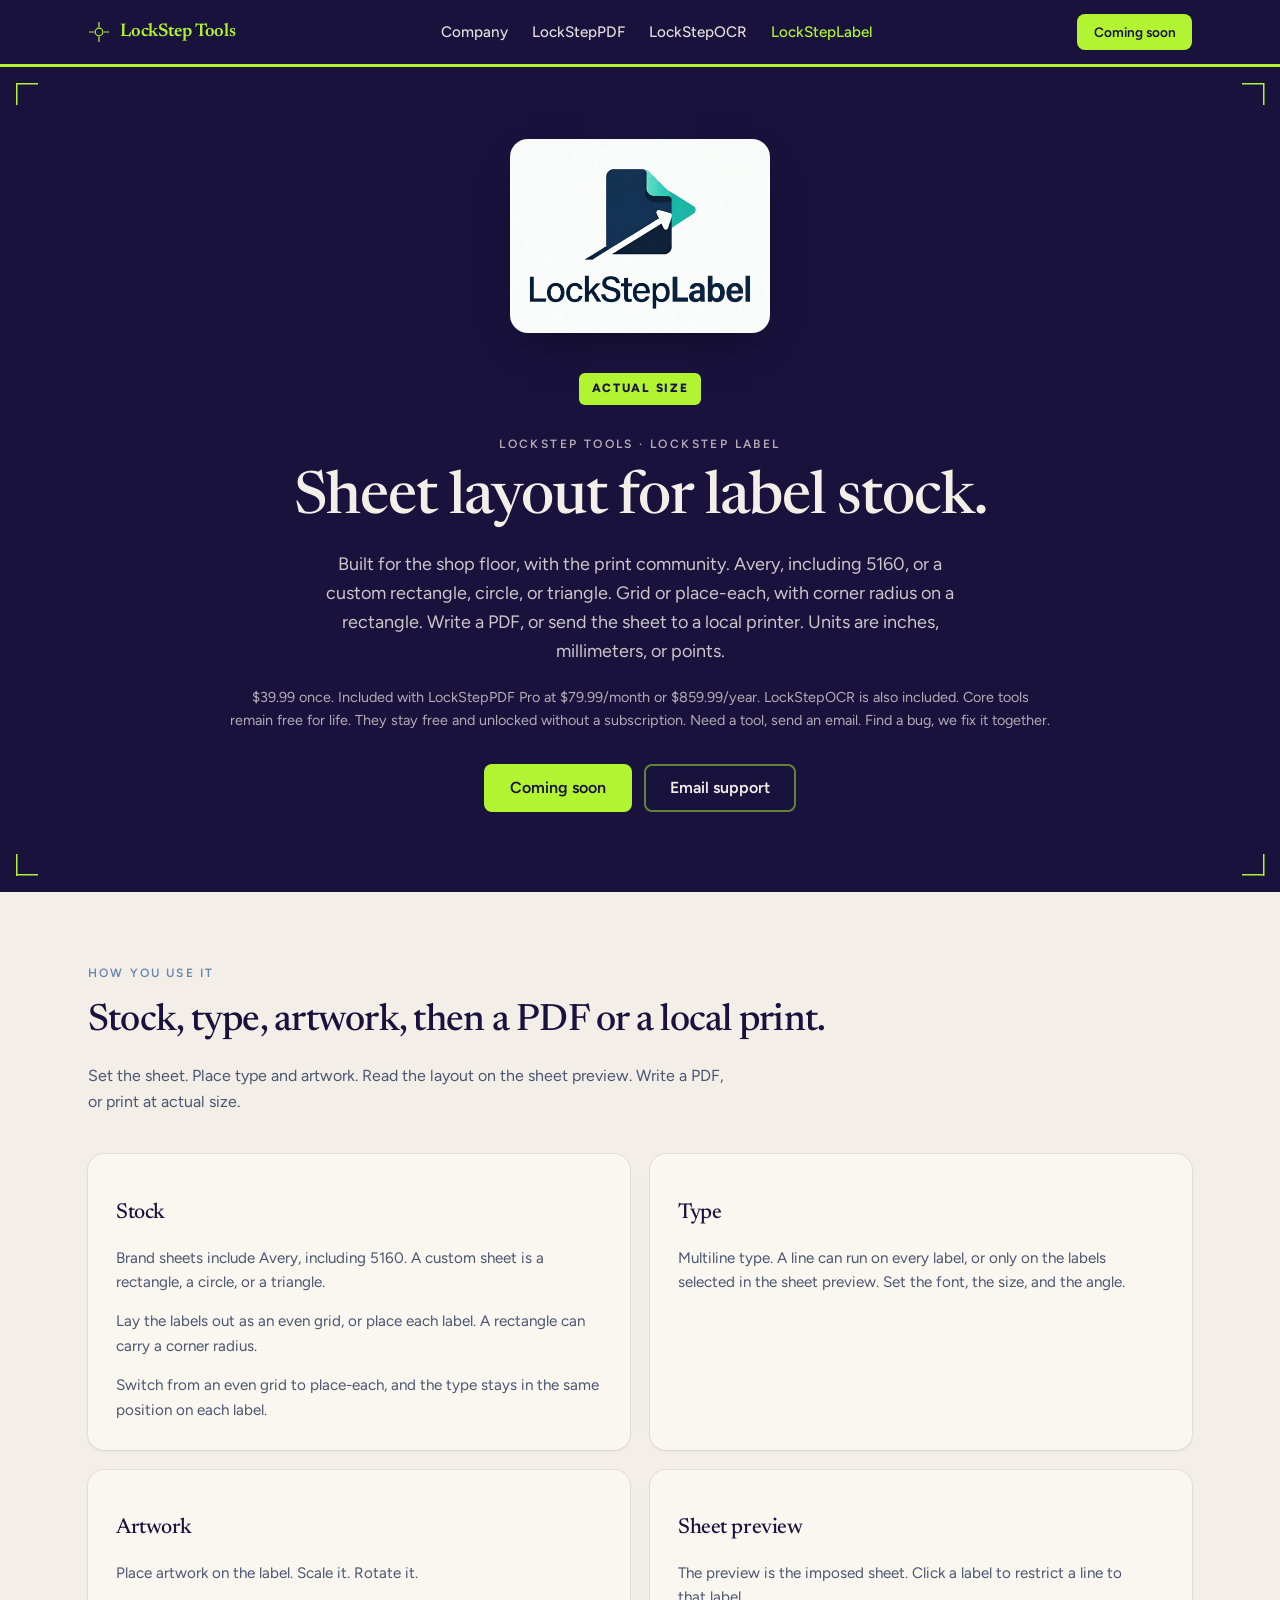
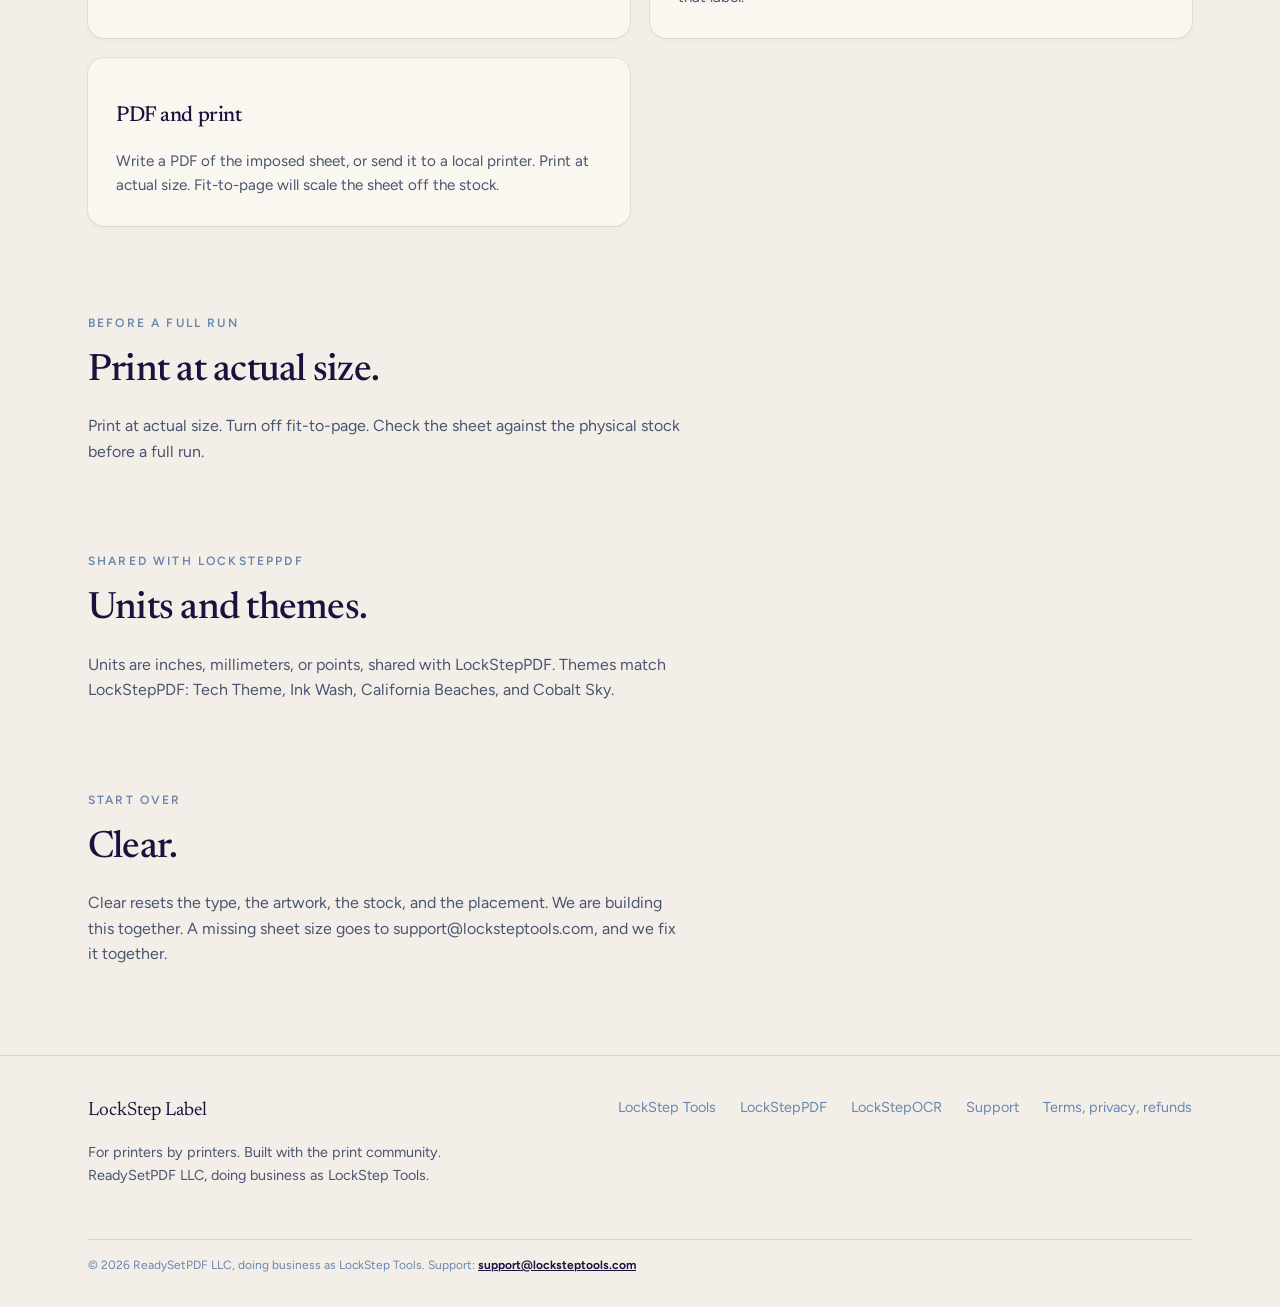
==== label/index.html @ 249b7ba4 "10.25.26 updates" ====
<!DOCTYPE html>
<html lang="en">
<head>
    <meta charset="UTF-8">
    <meta name="viewport" content="width=device-width, initial-scale=1.0">
    <title>LockStep Label — Sheet layout for label stock</title>
    <meta name="description" content="Avery, including 5160, or a custom rectangle, circle, or triangle. Grid or place-each, corner radius, PDF or a local printer at actual size. Units in inches, millimeters, or points.">
    <meta name="author" content="LockStep Tools">
    <meta name="robots" content="index, follow">
    <meta name="theme-color" content="#19123D">
    <link rel="canonical" href="https://locksteptools.com/label/">
    <link rel="icon" type="image/svg+xml" href="../favicon.svg">
    <link rel="preconnect" href="https://fonts.googleapis.com">
    <link rel="preconnect" href="https://fonts.gstatic.com" crossorigin>
    <link rel="stylesheet" href="https://fonts.googleapis.com/css2?family=Figtree:ital,wght@0,400;0,500;0,600;0,700;1,400&family=Newsreader:opsz,wght@6..72,400;6..72,500;6..72,600&display=swap">
    <link rel="stylesheet" href="../assets/css/style.css">
    <link rel="stylesheet" href="label.css">
    <meta property="og:title" content="LockStep Label — Sheet layout for label stock">
    <meta property="og:description" content="Avery, including 5160, or a custom rectangle, circle, or triangle. Grid or place-each. PDF or a local printer at actual size.">
    <meta property="og:url" content="https://locksteptools.com/label/">
    <meta property="og:type" content="website">
    <meta property="og:site_name" content="LockStep Tools">
    <script async src="https://www.googletagmanager.com/gtag/js?id=G-9R888JBBB0"></script>
    <script>
      window.dataLayer = window.dataLayer || [];
      function gtag(){dataLayer.push(arguments);}
      gtag('js', new Date());
      gtag('config', 'G-9R888JBBB0');
    </script>
</head>
<body>
<a class="skip" href="#status">Skip to content</a>

<header class="site-header">
    <div class="inner">
        <a class="brand" href="../">
            <svg width="22" height="22" viewBox="0 0 32 32" aria-hidden="true">
                <circle cx="16" cy="16" r="5.5" fill="none" stroke="currentColor" stroke-width="1.75"/>
                <path d="M16 1.5v7.5M16 23v7.5M1.5 16h7.5M23 16h7.5" stroke="currentColor" stroke-width="1.75"/>
            </svg>
            LockStep Tools
        </a>
        <nav class="nav-links" aria-label="Primary">
            <a href="../">Company</a>
            <a href="../pdf/">LockStepPDF</a>
            <a href="../ocr/">LockStepOCR</a>
            <a href="#status" aria-current="page">LockStepLabel</a>
        </nav>
        <div>
            <button type="button" class="btn btn-lime btn-sm desk-download" disabled aria-disabled="true">Coming soon</button>
            <button class="menu-btn" type="button" aria-label="Open menu" aria-expanded="false" onclick="openDrawer()">
                <svg width="20" height="20" viewBox="0 0 24 24" fill="none" stroke="currentColor" stroke-width="2"><path d="M4 6h16M4 12h16M4 18h16"/></svg>
            </button>
        </div>
    </div>
</header>

<div class="drawer" id="drawer">
    <div class="drawer-bg" onclick="closeDrawer()"></div>
    <div class="drawer-panel">
        <h2>LockStepLabel</h2>
        <nav>
            <a href="../" onclick="closeDrawer()">Company</a>
            <a href="../pdf/" onclick="closeDrawer()">LockStepPDF</a>
            <a href="../ocr/" onclick="closeDrawer()">LockStepOCR</a>
            <a href="#status" onclick="closeDrawer()">LockStep Label</a>
            <button type="button" class="btn btn-lime" style="margin-top:1rem;" disabled aria-disabled="true">Coming soon</button>
        </nav>
    </div>
</div>

<main>
    <section class="hero">
        <div class="crop-frame">
            <div class="hero-inner">
                <div class="brand-lockup">
                    <img src="../assets/img/locksteplabel-logo.jpg" alt="LockStepLabel" width="260">
                </div>
                <p class="hook">Actual size</p>
                <p class="eyebrow" style="margin-top:1.15rem;">LockStep Tools · LockStep Label</p>
                <h1>Sheet layout for label stock.</h1>
                <p class="lede">Built for the shop floor, with the print community. Avery, including 5160, or a custom rectangle, circle, or triangle. Grid or place-each, with corner radius on a rectangle. Write a PDF, or send the sheet to a local printer. Units are inches, millimeters, or points.</p>
                <p class="meta-line">$39.99 once. Included with LockStepPDF Pro at $79.99/month or $859.99/year. LockStepOCR is also included. Core tools remain free for life. They stay free and unlocked without a subscription. Need a tool, send an email. Find a bug, we fix it together.</p>
                <div class="cta-row">
                    <button type="button" class="btn btn-lime btn-lg" disabled aria-disabled="true">Coming soon</button>
                    <a class="btn btn-inverse btn-lg" href="mailto:support@locksteptools.com?subject=LockStep%20Label">Email support</a>
                </div>
            </div>
        </div>
    </section>

    <section class="section" id="status">
        <div class="wrap">
            <p class="kicker">How you use it</p>
            <h2>Stock, type, artwork, then a PDF or a local print.</h2>
            <p class="sub">Set the sheet. Place type and artwork. Read the layout on the sheet preview. Write a PDF, or print at actual size.</p>
            <ul class="grid-2" style="list-style:none;padding:0;">
                <li class="card">
                    <h3>Stock</h3>
                    <p>Brand sheets include Avery, including 5160. A custom sheet is a rectangle, a circle, or a triangle.</p>
                    <p>Lay the labels out as an even grid, or place each label. A rectangle can carry a corner radius.</p>
                    <p>Switch from an even grid to place-each, and the type stays in the same position on each label.</p>
                </li>
                <li class="card">
                    <h3>Type</h3>
                    <p>Multiline type. A line can run on every label, or only on the labels selected in the sheet preview. Set the font, the size, and the angle.</p>
                </li>
                <li class="card">
                    <h3>Artwork</h3>
                    <p>Place artwork on the label. Scale it. Rotate it.</p>
                </li>
                <li class="card">
                    <h3>Sheet preview</h3>
                    <p>The preview is the imposed sheet. Click a label to restrict a line to that label.</p>
                </li>
                <li class="card">
                    <h3>PDF and print</h3>
                    <p>Write a PDF of the imposed sheet, or send it to a local printer. Print at actual size. Fit-to-page will scale the sheet off the stock.</p>
                </li>
            </ul>
        </div>
    </section>

    <section class="section section-tight">
        <div class="wrap">
            <p class="kicker">Before a full run</p>
            <h2>Print at actual size.</h2>
            <p class="sub">Print at actual size. Turn off fit-to-page. Check the sheet against the physical stock before a full run.</p>
        </div>
    </section>

    <section class="section section-tight">
        <div class="wrap">
            <p class="kicker">Shared with LockStepPDF</p>
            <h2>Units and themes.</h2>
            <p class="sub">Units are inches, millimeters, or points, shared with LockStepPDF. Themes match LockStepPDF: Tech Theme, Ink Wash, California Beaches, and Cobalt Sky.</p>
        </div>
    </section>

    <section class="section section-tight">
        <div class="wrap">
            <p class="kicker">Start over</p>
            <h2>Clear.</h2>
            <p class="sub">Clear resets the type, the artwork, the stock, and the placement. We are building this together. A missing sheet size goes to support@locksteptools.com, and we fix it together.</p>
        </div>
    </section>

</main>

<footer>
    <div class="wrap">
        <div class="foot-top">
            <div>
                <p style="font-family:var(--font-display);font-size:1.2rem;margin:0;">LockStep Label</p>
                <p style="color:var(--muted);font-size:0.9rem;max-width:26rem;margin-bottom:0;">For printers by printers. Built with the print community. ReadySetPDF LLC, doing business as LockStep Tools.</p>
            </div>
            <nav class="foot-nav" aria-label="Footer">
                <a href="../">LockStep Tools</a>
                <a href="../pdf/">LockStepPDF</a>
                <a href="../ocr/">LockStepOCR</a>
                <a href="mailto:support@locksteptools.com">Support</a>
                <a href="../legal/">Terms, privacy, refunds</a>
            </nav>
        </div>
        <p class="foot-copy">© 2026 ReadySetPDF LLC, doing business as LockStep Tools. Support: <a href="mailto:support@locksteptools.com">support@locksteptools.com</a></p>
    </div>
</footer>
<script src="../assets/js/site.js"></script>
</body>
</html>
---- assets/css/style.css ----
/* LockStep Tools — shared theme
   Navy, lime, cream. Crop marks. Figtree + Newsreader. */

:root {
    --navy: #19123D;
    --navy-2: #241b52;
    --lime: #B2F332;
    --cream: #F3EEE8;
    --steel: #6787AF;
    --mint: #BADDCF;
    --pale: #E8F3DA;
    --paper: #FAF6F0;
    --muted: #4A5670;
    --border: #D9D1C6;
    --font-sans: "Figtree", ui-sans-serif, system-ui, sans-serif;
    --font-display: "Newsreader", "Iowan Old Style", Palatino, Georgia, serif;
    --shadow: 0 0 0 1px rgb(25 18 61 / 0.06), 0 1px 2px -1px rgb(25 18 61 / 0.06), 0 2px 4px rgb(25 18 61 / 0.04);
    --shadow-hover: 0 0 0 1px rgb(25 18 61 / 0.1), 0 8px 24px -8px rgb(25 18 61 / 0.16);
    --ease: cubic-bezier(0.22, 1, 0.36, 1);
}

* { box-sizing: border-box; }

html {
    -webkit-font-smoothing: antialiased;
    scroll-behavior: smooth;
}

body {
    margin: 0;
    background: var(--cream);
    color: var(--navy);
    font-family: var(--font-sans);
    line-height: 1.6;
}

h1, h2, h3, h4 {
    font-family: var(--font-display);
    text-wrap: balance;
    font-weight: 500;
    letter-spacing: -0.02em;
}

p, li { text-wrap: pretty; }

a { color: inherit; }

img { max-width: 100%; height: auto; display: block; }

button, summary { font-family: inherit; cursor: pointer; }

:focus-visible {
    outline: 2px solid var(--lime);
    outline-offset: 3px;
}

.skip {
    position: absolute;
    left: -999px;
    top: 0;
}

.skip:focus {
    left: 1rem;
    top: 1rem;
    z-index: 80;
    background: var(--lime);
    color: var(--navy);
    padding: 0.5rem 0.75rem;
    border-radius: 6px;
    font-weight: 600;
}

.wrap {
    max-width: 1152px;
    margin: 0 auto;
    padding: 0 1.5rem;
}

.sr-only {
    position: absolute;
    width: 1px;
    height: 1px;
    padding: 0;
    margin: -1px;
    overflow: hidden;
    clip: rect(0, 0, 0, 0);
    white-space: nowrap;
    border: 0;
}

/* Header */

.site-header {
    position: sticky;
    top: 0;
    z-index: 40;
    background: var(--navy);
    color: var(--cream);
    border-bottom: 3px solid var(--lime);
}

.site-header .inner {
    max-width: 1152px;
    margin: 0 auto;
    height: 64px;
    padding: 0 1.5rem;
    display: flex;
    align-items: center;
    justify-content: space-between;
    gap: 1rem;
}

.brand {
    display: inline-flex;
    align-items: center;
    gap: 0.65rem;
    color: var(--lime);
    font-family: var(--font-display);
    font-size: 1.15rem;
    font-weight: 600;
    text-decoration: none;
    letter-spacing: -0.02em;
}

.brand svg { display: block; flex: 0 0 auto; }

.nav-links {
    display: flex;
    gap: 1.5rem;
    font-size: 0.95rem;
    font-weight: 500;
}

.nav-links a {
    color: rgba(243, 238, 232, 0.92);
    text-decoration: none;
}

.nav-links a:hover,
.nav-links a[aria-current="page"] { color: var(--lime); }

.menu-btn {
    display: none;
    width: 44px;
    height: 44px;
    border-radius: 8px;
    border: 2px solid rgba(178, 243, 50, 0.5);
    background: transparent;
    color: var(--cream);
    align-items: center;
    justify-content: center;
}

.drawer { display: none; position: fixed; inset: 0; z-index: 50; }
.drawer.open { display: block; }
.drawer-bg { position: absolute; inset: 0; background: rgba(25, 18, 61, 0.7); }

.drawer-panel {
    position: absolute;
    top: 0;
    right: 0;
    bottom: 0;
    width: min(20rem, 88vw);
    background: var(--navy);
    color: var(--cream);
    padding: 1.5rem;
}

.drawer-panel h2 { color: var(--lime); margin: 0 0 1.5rem; }

.drawer-panel nav { display: flex; flex-direction: column; gap: 0.25rem; }

.drawer-panel a {
    color: var(--cream);
    text-decoration: none;
    padding: 0.75rem;
    border-radius: 8px;
}

.drawer-panel a:hover,
.drawer-panel a[aria-current="page"] {
    background: rgba(243, 238, 232, 0.08);
    color: var(--lime);
}

/* Buttons and badges */

.btn {
    display: inline-flex;
    align-items: center;
    justify-content: center;
    gap: 0.5rem;
    height: 44px;
    padding: 0 1.15rem;
    border-radius: 8px;
    font-weight: 600;
    font-size: 0.95rem;
    text-decoration: none;
    border: 2px solid transparent;
    transition: background 0.15s var(--ease), color 0.15s var(--ease), border-color 0.15s var(--ease), transform 0.15s var(--ease);
}

.btn:active { transform: scale(0.96); }
.btn-lime { background: var(--lime); color: var(--navy); }
.btn-lime:hover { filter: brightness(0.96); }
.btn-navy { background: var(--navy); color: var(--cream); border-color: rgba(178, 243, 50, 0.4); }
.btn-navy:hover { background: var(--navy-2); }
.btn-outline { background: transparent; color: var(--navy); border-color: var(--border); }
.btn-outline:hover { background: #E7E0D6; }
.btn-inverse { background: transparent; color: var(--cream); border-color: rgba(178, 243, 50, 0.5); }
.btn-inverse:hover { background: var(--lime); color: var(--navy); }
.btn-lg { height: 48px; padding: 0 1.5rem; font-size: 1rem; }
.btn-sm { height: 36px; padding: 0 0.9rem; font-size: 0.85rem; }
.btn-soon,
.btn-soon:hover,
.btn-soon:active {
    background: #C8C2B8;
    color: #5C564E;
    border-color: #C8C2B8;
    cursor: not-allowed;
    pointer-events: none;
    filter: none;
    transform: none;
}

button.btn {
    appearance: none;
    line-height: 1.2;
}

button.btn:disabled,
button.btn[aria-disabled="true"] {
    opacity: 1;
    cursor: not-allowed;
}

button.btn.btn-lime:disabled,
button.btn.btn-lime[aria-disabled="true"] {
    background: var(--lime);
    color: var(--navy);
    filter: none;
}

.badge {
    display: inline-flex;
    align-items: center;
    border-radius: 999px;
    padding: 0.15rem 0.65rem;
    font-size: 0.72rem;
    font-weight: 700;
    background: var(--mint);
    color: var(--navy);
    white-space: nowrap;
}

.badge-navy { background: var(--navy); color: var(--lime); }
.badge-outline { background: transparent; border: 1px solid var(--border); color: var(--muted); }
.badge-lime { background: var(--lime); color: var(--navy); }

/* Hero */

.hero { background: var(--navy); color: var(--cream); }

.crop-frame {
    padding: 4.5rem 1.5rem 5rem;
    background-image:
        linear-gradient(var(--lime), var(--lime)), linear-gradient(var(--lime), var(--lime)),
        linear-gradient(var(--lime), var(--lime)), linear-gradient(var(--lime), var(--lime)),
        linear-gradient(var(--lime), var(--lime)), linear-gradient(var(--lime), var(--lime)),
        linear-gradient(var(--lime), var(--lime)), linear-gradient(var(--lime), var(--lime));
    background-repeat: no-repeat;
    background-size: 22px 1.5px, 1.5px 22px, 22px 1.5px, 1.5px 22px, 22px 1.5px, 1.5px 22px, 22px 1.5px, 1.5px 22px;
    background-position:
        left 16px top 16px, left 16px top 16px,
        right 16px top 16px, right 16px top 16px,
        left 16px bottom 16px, left 16px bottom 16px,
        right 16px bottom 16px, right 16px bottom 16px;
}

.hero-inner { max-width: 820px; margin: 0 auto; text-align: center; }
.hero-inner.left { text-align: left; margin: 0; max-width: 40rem; }

.brand-lockup {
    display: flex;
    justify-content: center;
    margin: 0 auto 1.75rem;
}

.brand-lockup img {
    width: 260px;
    max-width: min(260px, 78vw);
    height: auto;
    background: #fff;
    border-radius: 18px;
    box-shadow: 0 16px 40px -18px rgb(0 0 0 / 0.55);
}

.hook {
    display: inline-block;
    background: var(--lime);
    color: var(--navy);
    padding: 0.4rem 0.8rem;
    border-radius: 6px;
    font-size: 0.75rem;
    font-weight: 800;
    letter-spacing: 0.14em;
    text-transform: uppercase;
}

.eyebrow {
    font-size: 0.75rem;
    font-weight: 600;
    letter-spacing: 0.2em;
    text-transform: uppercase;
    color: rgba(243, 238, 232, 0.7);
    margin: 0 0 0.75rem;
}

.hero h1 {
    font-size: clamp(2.15rem, 5vw, 3.7rem);
    line-height: 1.08;
    margin: 0.85rem 0 0;
    color: var(--cream);
}

.lede {
    font-size: 1.125rem;
    color: rgba(243, 238, 232, 0.82);
    max-width: 40rem;
    margin: 1.15rem auto 0;
}

.hero-inner.left .lede { margin-left: 0; }

.cta-row {
    display: flex;
    flex-wrap: wrap;
    justify-content: center;
    gap: 0.75rem;
    margin-top: 2rem;
}

.hero-inner.left .cta-row { justify-content: flex-start; }

.meta-line {
    margin-top: 1.25rem;
    font-size: 0.9rem;
    color: rgba(243, 238, 232, 0.7);
}

.meta-line a { color: var(--lime); font-weight: 600; text-decoration: none; }
.meta-line a:hover { text-decoration: underline; }

/* Sections */

.section { padding: 4.5rem 0; }
.section-tight { padding-top: 0; }

.kicker {
    font-size: 0.75rem;
    font-weight: 600;
    letter-spacing: 0.18em;
    text-transform: uppercase;
    color: var(--steel);
    margin: 0 0 0.5rem;
}

h2 { font-size: clamp(1.75rem, 3vw, 2.35rem); margin: 0; }

.sub { color: var(--muted); max-width: 40rem; margin-top: 0.75rem; }

.reading { background: var(--paper); }
.reading-wrap { max-width: 44rem; }
.reading h2 { font-size: clamp(2rem, 4vw, 2.75rem); }
.reading h3 {
    font-size: clamp(1.45rem, 2.4vw, 1.85rem);
    margin: 2.6rem 0 0;
}
.reading p { font-size: 1.05rem; margin: 0.85rem 0 0; }
.reading .sub { font-size: 1.08rem; max-width: none; color: var(--muted); }
.reading a { color: var(--navy); font-weight: 650; }

.grid-2 {
    display: grid;
    gap: 1.25rem;
    grid-template-columns: 1fr 1fr;
    margin-top: 2.5rem;
}

.grid-3 {
    display: grid;
    gap: 1.25rem;
    grid-template-columns: repeat(3, 1fr);
    margin-top: 2.5rem;
}

.card {
    background: var(--paper);
    border-radius: 16px;
    padding: 1.75rem;
    box-shadow: var(--shadow);
}

.card h3 { margin: 0.85rem 0 0; font-size: 1.35rem; }
.card p { color: var(--muted); font-size: 0.95rem; }
.card p:last-child { margin-bottom: 0; }

.row-between {
    display: flex;
    align-items: flex-start;
    justify-content: space-between;
    gap: 0.75rem;
}

.icon-box {
    width: 40px;
    height: 40px;
    border-radius: 8px;
    background: var(--pale);
    display: flex;
    align-items: center;
    justify-content: center;
    color: var(--navy);
    flex: 0 0 auto;
}

.icon-box svg { width: 20px; height: 20px; }

/* Company page */

.suite {
    display: grid;
    grid-template-columns: repeat(3, 1fr);
    gap: 1.25rem;
    margin-top: 2.5rem;
}

.ticket {
    background: var(--paper);
    border-radius: 16px;
    padding: 1.75rem 1.75rem 1.5rem;
    box-shadow: var(--shadow);
    display: flex;
    flex-direction: column;
    min-height: 100%;
    position: relative;
}

.ticket::before {
    content: "";
    position: absolute;
    left: 1.25rem;
    right: 1.25rem;
    top: 0;
    height: 4px;
    border-radius: 0 0 4px 4px;
    background: var(--lime);
}

.ticket.secondary::before { background: var(--steel); }
.ticket.pending::before { background: var(--border); }

.dev-note {
    margin: 1rem 0 0;
    padding: 0.85rem 1rem;
    background: var(--pale);
    border-left: 4px solid var(--navy);
    border-radius: 8px;
    color: var(--navy);
    font-size: 0.95rem;
}

.dev-note strong { font-weight: 700; }

.ticket h3 { margin: 0.75rem 0 0; font-size: 1.85rem; }

.ticket .role {
    margin: 0.35rem 0 0;
    color: var(--steel);
    font-size: 0.85rem;
    font-weight: 600;
    letter-spacing: 0.04em;
}

.ticket p { color: var(--muted); }

.ticket ul {
    margin: 0.25rem 0 0;
    padding: 0;
    list-style: none;
    display: flex;
    flex-wrap: wrap;
    gap: 0.4rem;
}

.ticket li {
    background: var(--pale);
    color: var(--navy);
    border-radius: 999px;
    padding: 0.15rem 0.65rem;
    font-size: 0.78rem;
    font-weight: 650;
}

.ticket .cta-row { margin-top: auto; padding-top: 1.25rem; justify-content: flex-start; }

.flow {
    list-style: none;
    padding: 0;
    margin: 2.5rem 0 0;
    display: grid;
    grid-template-columns: repeat(4, 1fr);
    gap: 1rem;
    counter-reset: step;
}

.flow li {
    background: var(--paper);
    border-radius: 16px;
    padding: 1.25rem 1.25rem 1.35rem;
    box-shadow: var(--shadow);
}

.flow li::before {
    counter-increment: step;
    content: counter(step, decimal-leading-zero);
    display: block;
    font-family: var(--font-display);
    font-size: 1.35rem;
    color: var(--steel);
    margin-bottom: 0.35rem;
}

.flow h3 { margin: 0; font-size: 1.2rem; }
.flow p { margin: 0.4rem 0 0; color: var(--muted); font-size: 0.92rem; }

.principles {
    display: grid;
    grid-template-columns: 1fr 1fr;
    gap: 1.25rem 2rem;
    margin-top: 2rem;
}

.principles h3 { margin: 0; font-size: 1.25rem; }
.principles p { margin: 0.35rem 0 0; color: var(--muted); }

.band {
    background: var(--navy);
    color: var(--cream);
}

.band h2 { color: var(--cream); }
.band .kicker { color: var(--lime); }
.band .sub { color: rgba(243, 238, 232, 0.75); }

.band-grid {
    display: grid;
    grid-template-columns: 1.2fr 0.8fr;
    gap: 2rem;
    align-items: end;
}

/* ROI, shots, FAQ, forms — product pages */

.roi {
    background: var(--pale);
    border-left: 4px solid var(--steel);
    border-radius: 16px;
    padding: 2rem;
}

.stats {
    display: grid;
    grid-template-columns: repeat(4, 1fr);
    gap: 1.5rem;
    margin-top: 2rem;
}

.stats dt { font-family: var(--font-display); font-size: 1.25rem; }
.stats dd { margin: 0.25rem 0 0; font-size: 0.9rem; color: var(--muted); }

.shots { background: var(--navy); color: var(--cream); padding: 4.5rem 0; }
.shots h2 { color: var(--lime); text-align: center; }
.shots .sub { margin: 0.75rem auto 0; text-align: center; color: rgba(243, 238, 232, 0.75); }
.shots figure { margin: 2.5rem 0 0; }
.shots img {
    width: 100%;
    border-radius: 10px;
    outline: 1px solid rgba(243, 238, 232, 0.15);
    outline-offset: -1px;
}
.shots figcaption {
    text-align: center;
    margin-top: 0.75rem;
    font-size: 0.9rem;
    color: rgba(243, 238, 232, 0.7);
}

.faq-list {
    margin-top: 2rem;
    border-top: 1px solid var(--border);
}

details { border-bottom: 1px solid var(--border); padding: 1rem 0; }

summary {
    list-style: none;
    font-family: var(--font-display);
    font-size: 1.1rem;
    display: flex;
    justify-content: space-between;
    gap: 1rem;
    align-items: center;
}

summary::-webkit-details-marker { display: none; }
summary::after { content: "+"; color: var(--steel); font-size: 1.25rem; line-height: 1; }
details[open] summary::after { content: "–"; }
details p { color: var(--muted); font-size: 0.95rem; margin: 0.75rem 0 0; }

.cta-box {
    background: var(--paper);
    border-radius: 16px;
    padding: 3rem 2rem;
    text-align: center;
    box-shadow: var(--shadow);
}

.cta-box .sub { margin-left: auto; margin-right: auto; }
.cta-box .cta-row { justify-content: center; }

.dl-form {
    display: flex;
    flex-wrap: wrap;
    justify-content: center;
    align-items: center;
    gap: 0.75rem;
    margin-top: 2rem;
}

.dl-form input[type="email"] {
    height: 48px;
    min-width: min(100%, 280px);
    flex: 1 1 220px;
    max-width: 360px;
    border-radius: 8px;
    border: 2px solid rgba(243, 238, 232, 0.35);
    background: rgba(243, 238, 232, 0.08);
    color: var(--cream);
    padding: 0 0.9rem;
    font: inherit;
}

.dl-form input[type="email"]::placeholder { color: rgba(243, 238, 232, 0.55); }
.dl-form.on-light { justify-content: center; }
.dl-form.on-light input[type="email"] { background: #fff; color: var(--navy); border-color: var(--border); }
.dl-form.on-light input[type="email"]::placeholder { color: var(--muted); }
.dl-form button:disabled { opacity: 0.7; cursor: wait; }

.dl-note {
    font-size: 0.88rem;
    margin: 0.35rem 0 0;
    width: 100%;
    color: var(--steel);
}

.text-link { color: var(--navy); font-weight: 650; }

/* Footer and modal */

footer { border-top: 1px solid var(--border); }

.foot-top {
    display: flex;
    justify-content: space-between;
    gap: 2rem;
    padding: 2.5rem 0;
}

.foot-nav {
    display: flex;
    flex-wrap: wrap;
    align-content: flex-start;
    gap: 0.5rem 1.5rem;
    font-size: 0.9rem;
}

.foot-nav a,
.foot-nav button {
    color: var(--steel);
    text-decoration: none;
    background: none;
    border: none;
    padding: 0;
    font-size: 0.9rem;
}

.foot-nav a:hover,
.foot-nav button:hover { color: var(--navy); }

.foot-copy {
    border-top: 1px solid var(--border);
    padding: 1rem 0 1.25rem;
    font-size: 0.75rem;
    color: var(--steel);
}

.foot-copy a { color: var(--navy); font-weight: 650; }

section[id] { scroll-margin-top: 4.75rem; }

#manifesto p:not(.kicker),
#manifesto li {
    font-family: var(--font-display);
    line-height: 1.65;
}

.manifesto-lead {
    font-family: var(--font-display);
    font-size: clamp(1.55rem, 2.8vw, 2.05rem);
    line-height: 1.35;
    font-weight: 500;
    letter-spacing: -0.02em;
    margin: 1.25rem 0 0;
    max-width: 38rem;
}

.price-tag {
    font-family: var(--font-display);
    font-size: 2rem;
    line-height: 1.1;
    margin: 0.85rem 0 0;
}

.price-alt {
    margin: 0.35rem 0 0;
    color: var(--steel);
    font-weight: 650;
}

.note-stack { display: grid; gap: 0.85rem; margin-top: 1.5rem; }
.note-stack .dev-note { margin: 0; }

.modal {
    display: none;
    position: fixed;
    inset: 0;
    z-index: 60;
    background: rgba(25, 18, 61, 0.75);
    align-items: center;
    justify-content: center;
    padding: 1rem;
}

.modal.open { display: flex; }

.modal-content {
    background: var(--cream);
    width: min(720px, 100%);
    max-height: 85vh;
    overflow: hidden;
    border-radius: 16px;
    display: flex;
    flex-direction: column;
    position: relative;
}

.modal-header {
    background: var(--navy);
    color: var(--cream);
    padding: 0.9rem 3rem 0.9rem 1.25rem;
}

.modal-header h3 { margin: 0; font-size: 1.15rem; color: var(--cream); }

.close {
    position: absolute;
    top: 0.55rem;
    right: 0.7rem;
    background: none;
    border: none;
    color: var(--cream);
    font-size: 1.6rem;
    line-height: 1;
    width: 44px;
    height: 44px;
}

.close:hover { color: var(--lime); }

.modal-tabs { display: flex; background: #E7E0D6; border-bottom: 1px solid var(--border); }

.tab-btn {
    padding: 0.75rem 1.25rem;
    border: none;
    background: none;
    font-weight: 600;
    color: var(--muted);
}

.tab-btn.active { background: var(--cream); color: var(--navy); border-bottom: 3px solid var(--lime); }

.tab-panel { display: none; padding: 1.5rem; overflow-y: auto; background: var(--paper); font-size: 0.95rem; }
.tab-panel.active { display: block; }
.tab-panel a { color: var(--navy); font-weight: 650; }

@media (max-width: 980px) {
    .nav-links, .desk-download { display: none; }
    .menu-btn { display: inline-flex; }
    .suite, .band-grid, .grid-2 { grid-template-columns: 1fr; }
    .grid-3, .flow { grid-template-columns: 1fr 1fr; }
    .stats { grid-template-columns: 1fr 1fr; }
}

@media (max-width: 680px) {
    .grid-3, .flow, .principles, .stats { grid-template-columns: 1fr; }
    .foot-top { flex-direction: column; }
    .crop-frame { padding: 3.25rem 1rem 3.5rem; }
    .cta-row .btn { width: 100%; }
    .hero-inner.left .cta-row { justify-content: stretch; }
    .section { padding: 3.25rem 0; }
}

@media (prefers-reduced-motion: reduce) {
    html { scroll-behavior: auto; }
    .btn { transition: none; }
}
---- label/label.css ----
/* LockStepLabel — under development */

.status {
    max-width: 40rem;
    margin: 2rem auto 0;
    text-align: left;
    background: var(--paper);
    color: var(--navy);
    border-radius: 16px;
    padding: 1.5rem 1.5rem 1.35rem;
    box-shadow: var(--shadow);
}

.status h2 {
    font-size: 1.55rem;
    margin: 0.35rem 0 0;
}

.status ul {
    margin: 1rem 0 0;
    padding: 0;
    list-style: none;
}

.status li {
    padding: 0.55rem 0;
    border-top: 1px solid var(--border);
    font-weight: 600;
}

.status li span {
    display: block;
    font-weight: 450;
    color: var(--muted);
}

#job h3 {
    font-size: clamp(1.45rem, 2.4vw, 1.85rem);
    margin: 2.4rem 0 0;
}

#job p { font-size: 1.05rem; margin: 0.85rem 0 0; }
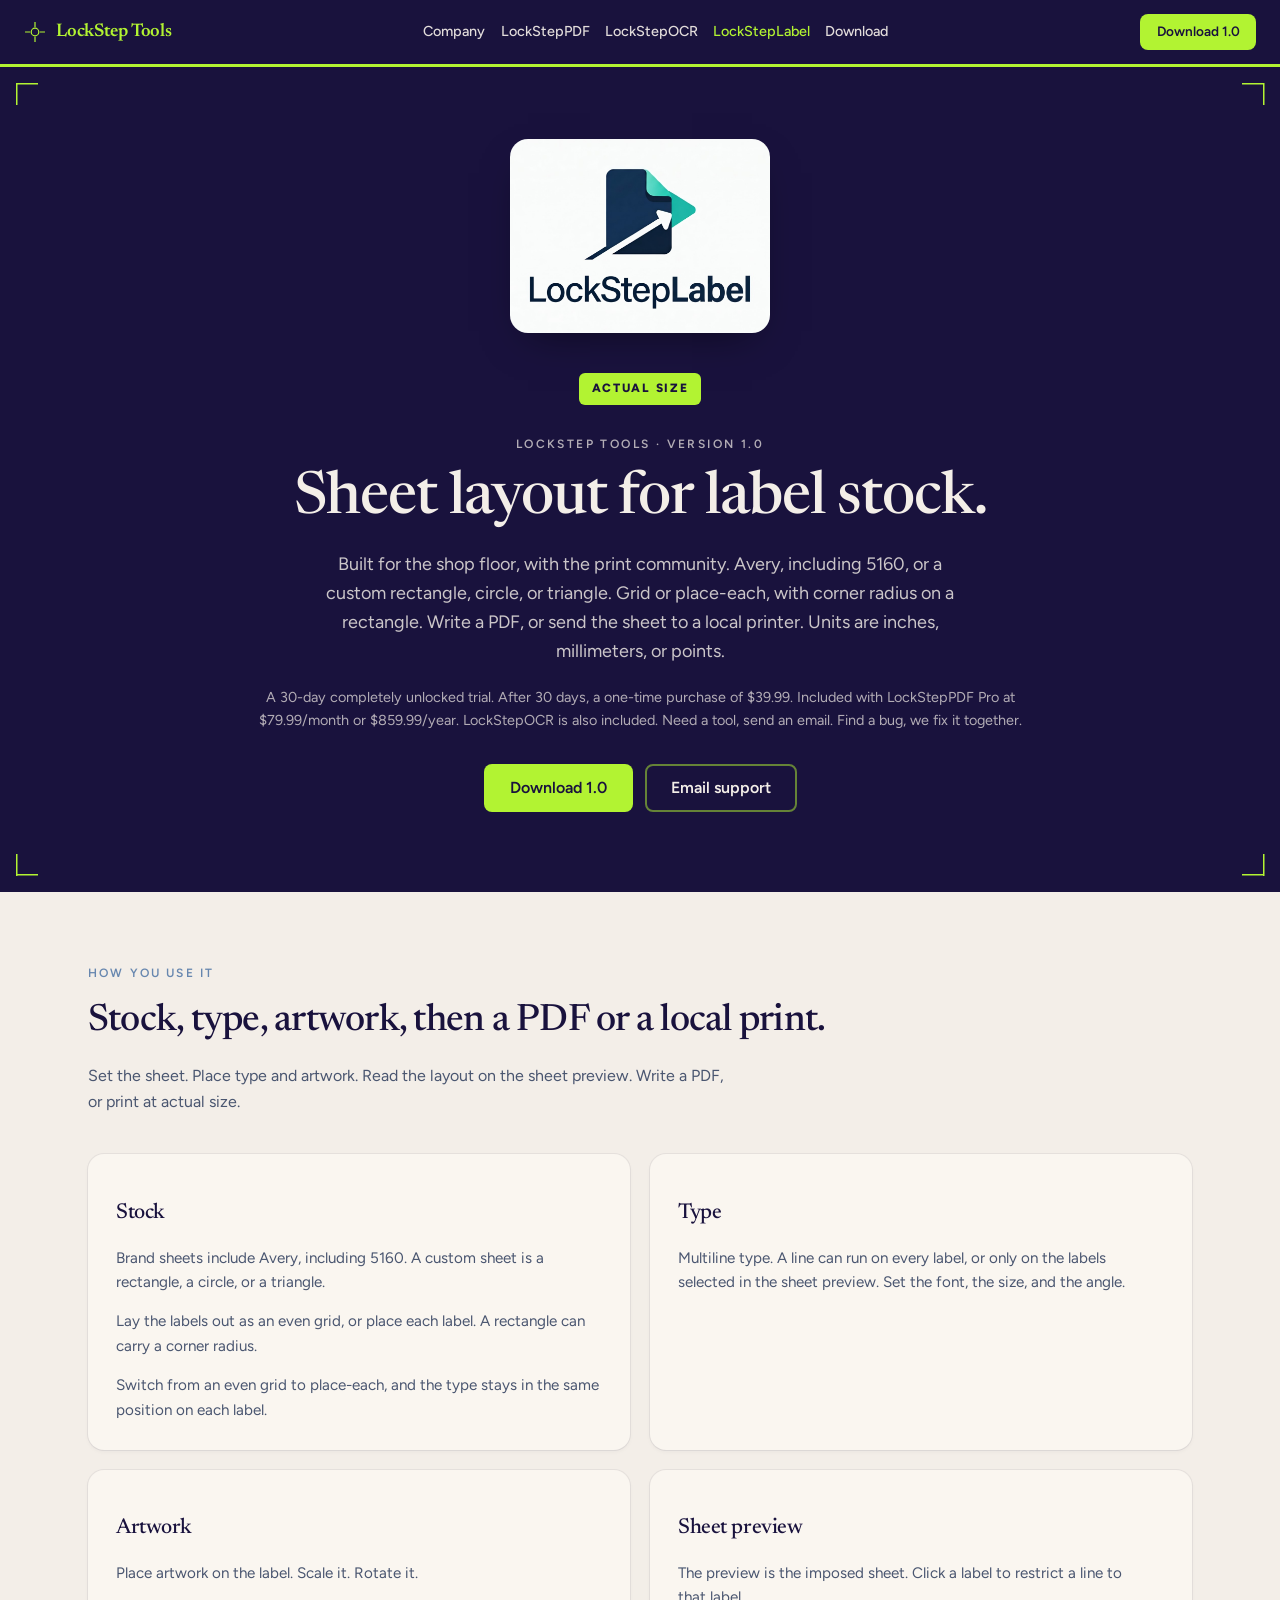
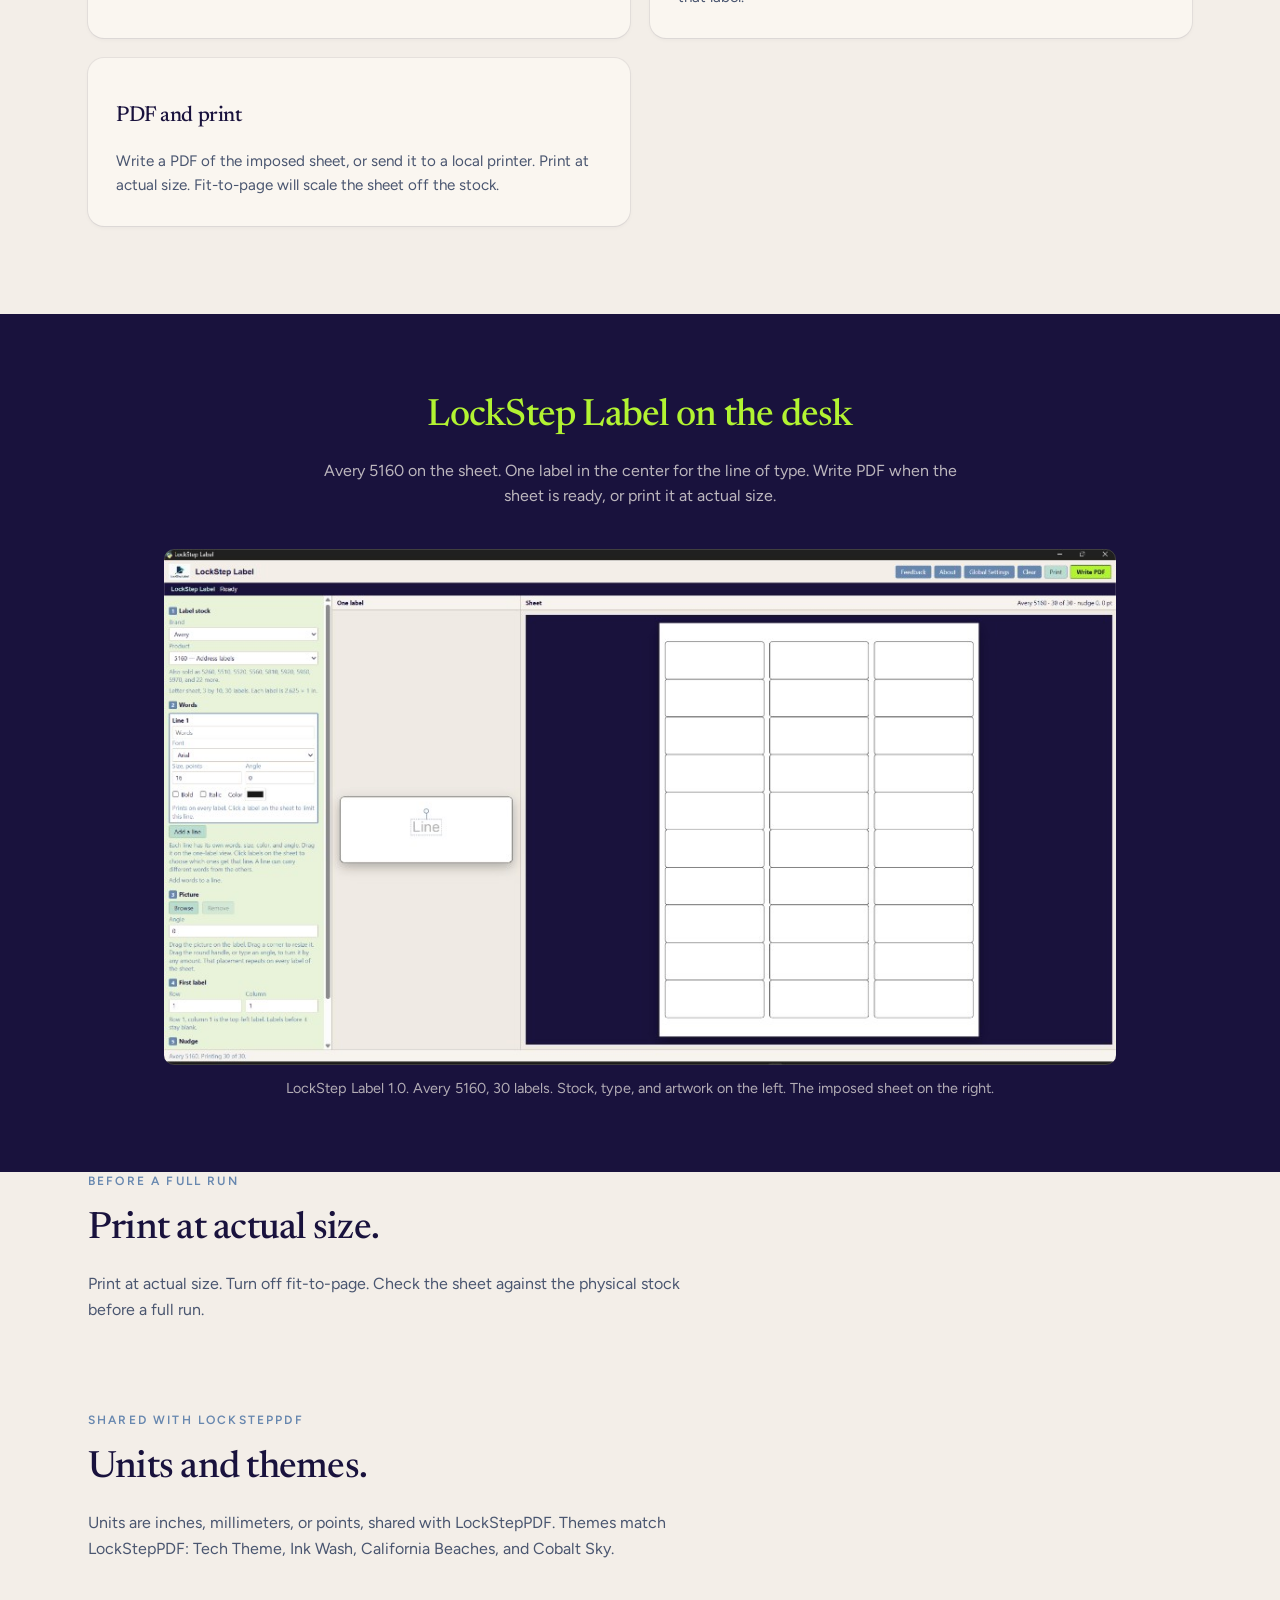
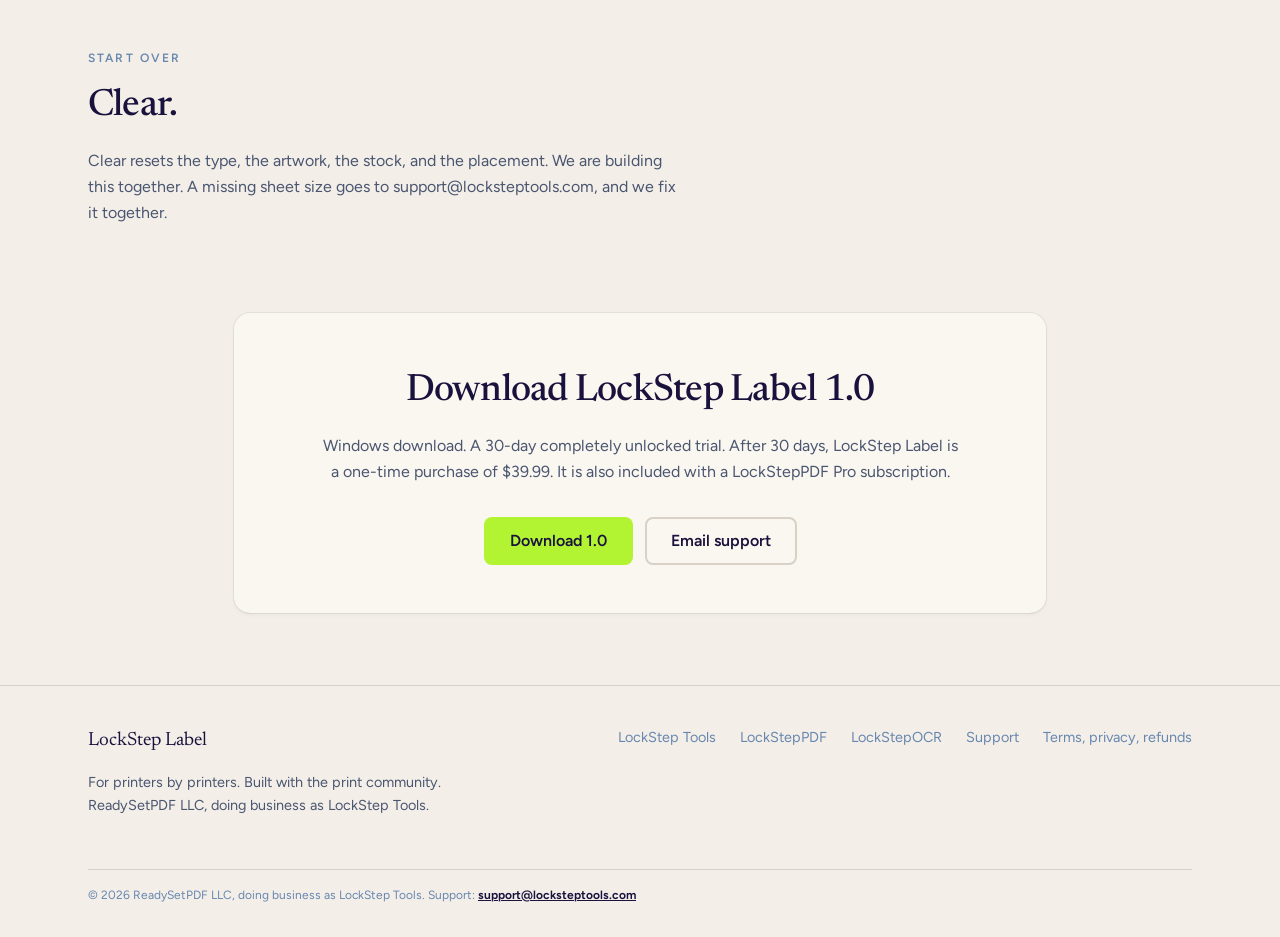
==== commit b6f11dc0: "11.3.26A" ====
--- a/label/index.html
+++ b/label/index.html
@@ -4,7 +4,7 @@
     <meta charset="UTF-8">
     <meta name="viewport" content="width=device-width, initial-scale=1.0">
     <title>LockStep Label — Sheet layout for label stock</title>
-    <meta name="description" content="Avery, including 5160, or a custom rectangle, circle, or triangle. Grid or place-each, corner radius, PDF or a local printer at actual size. Units in inches, millimeters, or points.">
+    <meta name="description" content="Avery, including 5160, or a custom rectangle, circle, or triangle. A 30-day completely unlocked trial. After 30 days, a one-time purchase of $39.99.">
     <meta name="author" content="LockStep Tools">
     <meta name="robots" content="index, follow">
     <meta name="theme-color" content="#19123D">
@@ -16,7 +16,8 @@
     <link rel="stylesheet" href="../assets/css/style.css">
     <link rel="stylesheet" href="label.css">
     <meta property="og:title" content="LockStep Label — Sheet layout for label stock">
-    <meta property="og:description" content="Avery, including 5160, or a custom rectangle, circle, or triangle. Grid or place-each. PDF or a local printer at actual size.">
+    <meta property="og:description" content="A 30-day completely unlocked trial. After 30 days, LockStep Label is a one-time purchase of $39.99.">
+    <meta property="og:image" content="https://locksteptools.com/assets/img/locksteplabel.png?v=10">
     <meta property="og:url" content="https://locksteptools.com/label/">
     <meta property="og:type" content="website">
     <meta property="og:site_name" content="LockStep Tools">
@@ -26,6 +27,27 @@
       function gtag(){dataLayer.push(arguments);}
       gtag('js', new Date());
       gtag('config', 'G-9R888JBBB0');
+    </script>
+    <script type="application/ld+json">
+    {
+      "@context": "https://schema.org",
+      "@type": "SoftwareApplication",
+      "name": "LockStepLabel",
+      "operatingSystem": "Windows",
+      "applicationCategory": "BusinessApplication",
+      "softwareVersion": "1.0.0",
+      "url": "https://locksteptools.com/label/",
+      "downloadUrl": "https://github.com/pacnwtexan2112/LockStepLabel/releases/download/v1.0.0/LockStepLabel.exe",
+      "screenshot": "https://locksteptools.com/assets/img/locksteplabel.png?v=10",
+      "description": "Sheet layout for label stock. A 30-day completely unlocked trial. After 30 days, a one-time purchase of $39.99.",
+      "offers": {
+        "@type": "Offer",
+        "price": "39.99",
+        "priceCurrency": "USD",
+        "description": "One-time purchase after a 30-day completely unlocked trial. Also included with LockStepPDF Pro."
+      },
+      "publisher": { "@type": "Organization", "name": "LockStep Tools" }
+    }
     </script>
 </head>
 <body>
@@ -45,9 +67,10 @@
             <a href="../pdf/">LockStepPDF</a>
             <a href="../ocr/">LockStepOCR</a>
             <a href="#status" aria-current="page">LockStepLabel</a>
+            <a href="#download">Download</a>
         </nav>
         <div>
-            <button type="button" class="btn btn-lime btn-sm desk-download" disabled aria-disabled="true">Coming soon</button>
+            <a class="btn btn-lime btn-sm desk-download" href="https://github.com/pacnwtexan2112/LockStepLabel/releases/download/v1.0.0/LockStepLabel.exe">Download 1.0</a>
             <button class="menu-btn" type="button" aria-label="Open menu" aria-expanded="false" onclick="openDrawer()">
                 <svg width="20" height="20" viewBox="0 0 24 24" fill="none" stroke="currentColor" stroke-width="2"><path d="M4 6h16M4 12h16M4 18h16"/></svg>
             </button>
@@ -64,7 +87,7 @@
             <a href="../pdf/" onclick="closeDrawer()">LockStepPDF</a>
             <a href="../ocr/" onclick="closeDrawer()">LockStepOCR</a>
             <a href="#status" onclick="closeDrawer()">LockStep Label</a>
-            <button type="button" class="btn btn-lime" style="margin-top:1rem;" disabled aria-disabled="true">Coming soon</button>
+            <a class="btn btn-lime" style="margin-top:1rem;" href="https://github.com/pacnwtexan2112/LockStepLabel/releases/download/v1.0.0/LockStepLabel.exe">Download 1.0</a>
         </nav>
     </div>
 </div>
@@ -77,12 +100,12 @@
                     <img src="../assets/img/locksteplabel-logo.jpg" alt="LockStepLabel" width="260">
                 </div>
                 <p class="hook">Actual size</p>
-                <p class="eyebrow" style="margin-top:1.15rem;">LockStep Tools · LockStep Label</p>
+                <p class="eyebrow" style="margin-top:1.15rem;">LockStep Tools · version 1.0</p>
                 <h1>Sheet layout for label stock.</h1>
                 <p class="lede">Built for the shop floor, with the print community. Avery, including 5160, or a custom rectangle, circle, or triangle. Grid or place-each, with corner radius on a rectangle. Write a PDF, or send the sheet to a local printer. Units are inches, millimeters, or points.</p>
-                <p class="meta-line">$39.99 once. Included with LockStepPDF Pro at $79.99/month or $859.99/year. LockStepOCR is also included. Core tools remain free for life. They stay free and unlocked without a subscription. Need a tool, send an email. Find a bug, we fix it together.</p>
+                <p class="meta-line">A 30-day completely unlocked trial. After 30 days, a one-time purchase of $39.99. Included with LockStepPDF Pro at $79.99/month or $859.99/year. LockStepOCR is also included. Need a tool, send an email. Find a bug, we fix it together.</p>
                 <div class="cta-row">
-                    <button type="button" class="btn btn-lime btn-lg" disabled aria-disabled="true">Coming soon</button>
+                    <a class="btn btn-lime btn-lg" href="https://github.com/pacnwtexan2112/LockStepLabel/releases/download/v1.0.0/LockStepLabel.exe">Download 1.0</a>
                     <a class="btn btn-inverse btn-lg" href="mailto:support@locksteptools.com?subject=LockStep%20Label">Email support</a>
                 </div>
             </div>
@@ -121,6 +144,17 @@
         </div>
     </section>
 
+    <section class="shots" id="screenshots">
+        <div class="wrap" style="max-width:1000px;">
+            <h2>LockStep Label on the desk</h2>
+            <p class="sub">Avery 5160 on the sheet. One label in the center for the line of type. Write PDF when the sheet is ready, or print it at actual size.</p>
+            <figure>
+                <img src="../assets/img/locksteplabel.png?v=10" alt="LockStep Label window with Avery 5160 address labels, a one-label preview, a sheet of 30 labels, and Write PDF" width="1024" height="555">
+                <figcaption>LockStep Label 1.0. Avery 5160, 30 labels. Stock, type, and artwork on the left. The imposed sheet on the right.</figcaption>
+            </figure>
+        </div>
+    </section>
+
     <section class="section section-tight">
         <div class="wrap">
             <p class="kicker">Before a full run</p>
@@ -142,6 +176,19 @@
             <p class="kicker">Start over</p>
             <h2>Clear.</h2>
             <p class="sub">Clear resets the type, the artwork, the stock, and the placement. We are building this together. A missing sheet size goes to support@locksteptools.com, and we fix it together.</p>
+        </div>
+    </section>
+
+    <section class="section" id="download" style="padding-top:0;">
+        <div class="wrap" style="max-width:860px;">
+            <div class="cta-box">
+                <h2>Download LockStep Label 1.0</h2>
+                <p class="sub">Windows download. A 30-day completely unlocked trial. After 30 days, LockStep Label is a one-time purchase of $39.99. It is also included with a LockStepPDF Pro subscription.</p>
+                <div class="cta-row">
+                    <a class="btn btn-lime btn-lg" href="https://github.com/pacnwtexan2112/LockStepLabel/releases/download/v1.0.0/LockStepLabel.exe">Download 1.0</a>
+                    <a class="btn btn-outline btn-lg" href="mailto:support@locksteptools.com?subject=LockStep%20Label">Email support</a>
+                </div>
+            </div>
         </div>
     </section>
 
--- a/assets/css/style.css
+++ b/assets/css/style.css
@@ -101,7 +101,7 @@
 }
 
 .site-header .inner {
-    max-width: 1152px;
+    max-width: 1280px;
     margin: 0 auto;
     height: 64px;
     padding: 0 1.5rem;
@@ -127,14 +127,15 @@
 
 .nav-links {
     display: flex;
-    gap: 1.5rem;
-    font-size: 0.95rem;
+    gap: 0.95rem;
+    font-size: 0.9rem;
     font-weight: 500;
 }
 
 .nav-links a {
     color: rgba(243, 238, 232, 0.92);
     text-decoration: none;
+    white-space: nowrap;
 }
 
 .nav-links a:hover,
@@ -805,9 +806,12 @@
 .tab-panel.active { display: block; }
 .tab-panel a { color: var(--navy); font-weight: 650; }
 
-@media (max-width: 980px) {
+@media (max-width: 900px) {
     .nav-links, .desk-download { display: none; }
     .menu-btn { display: inline-flex; }
+}
+
+@media (max-width: 980px) {
     .suite, .band-grid, .grid-2 { grid-template-columns: 1fr; }
     .grid-3, .flow { grid-template-columns: 1fr 1fr; }
     .stats { grid-template-columns: 1fr 1fr; }
--- a/label/label.css
+++ b/label/label.css
@@ -1,4 +1,4 @@
-/* LockStepLabel — under development */
+/* LockStepLabel */
 
 .status {
     max-width: 40rem;
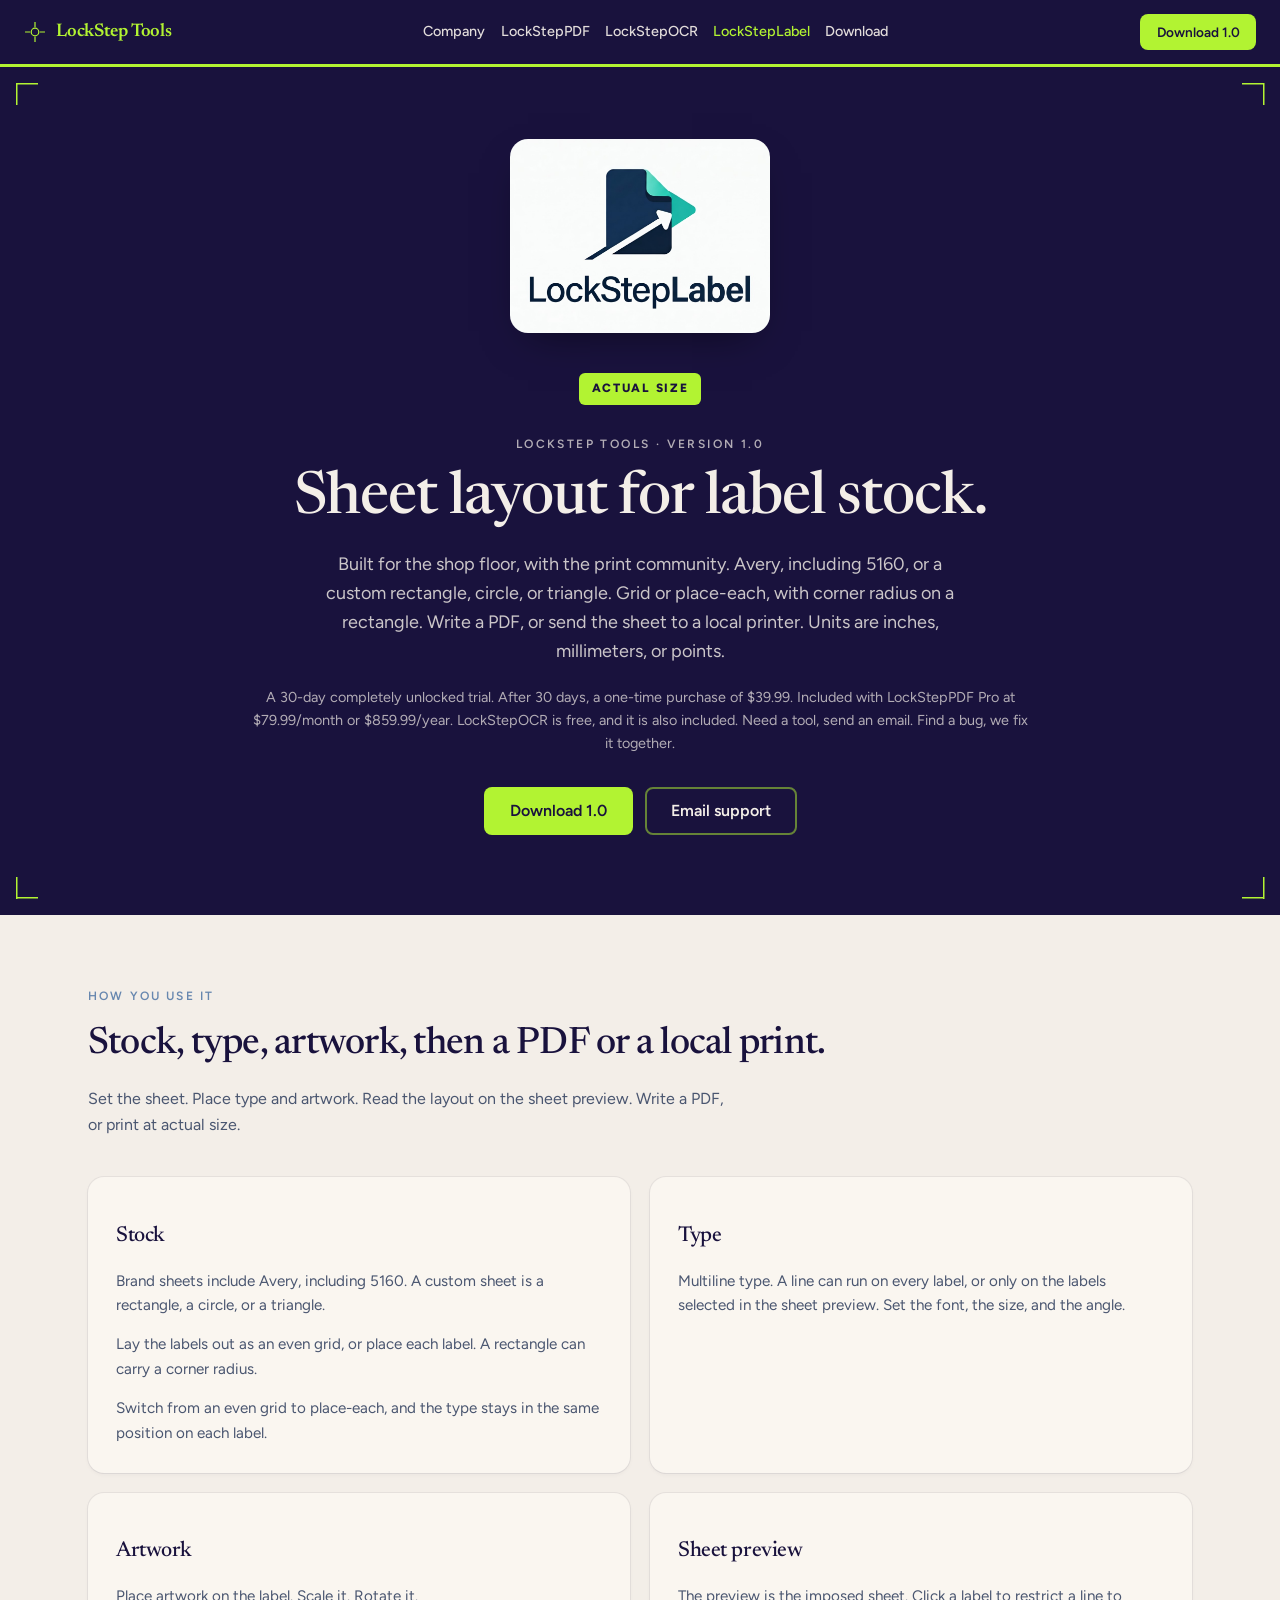
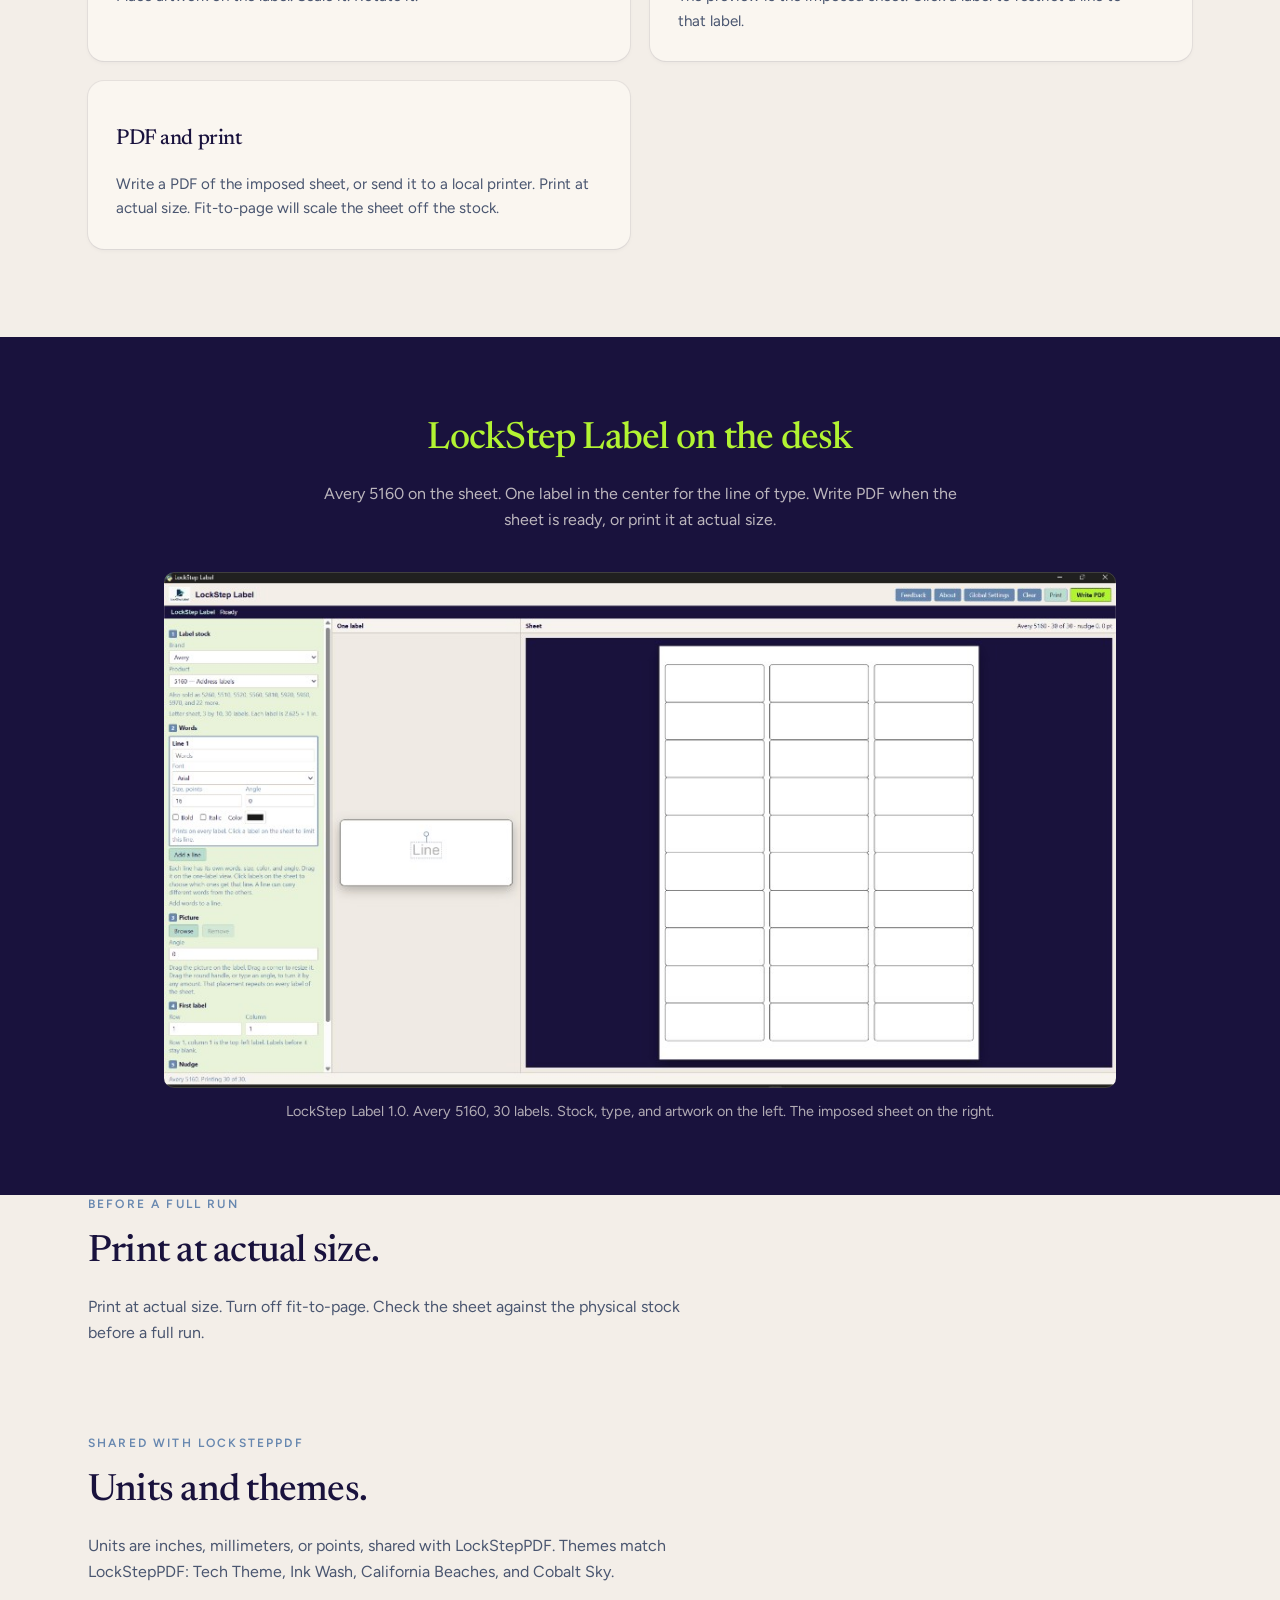
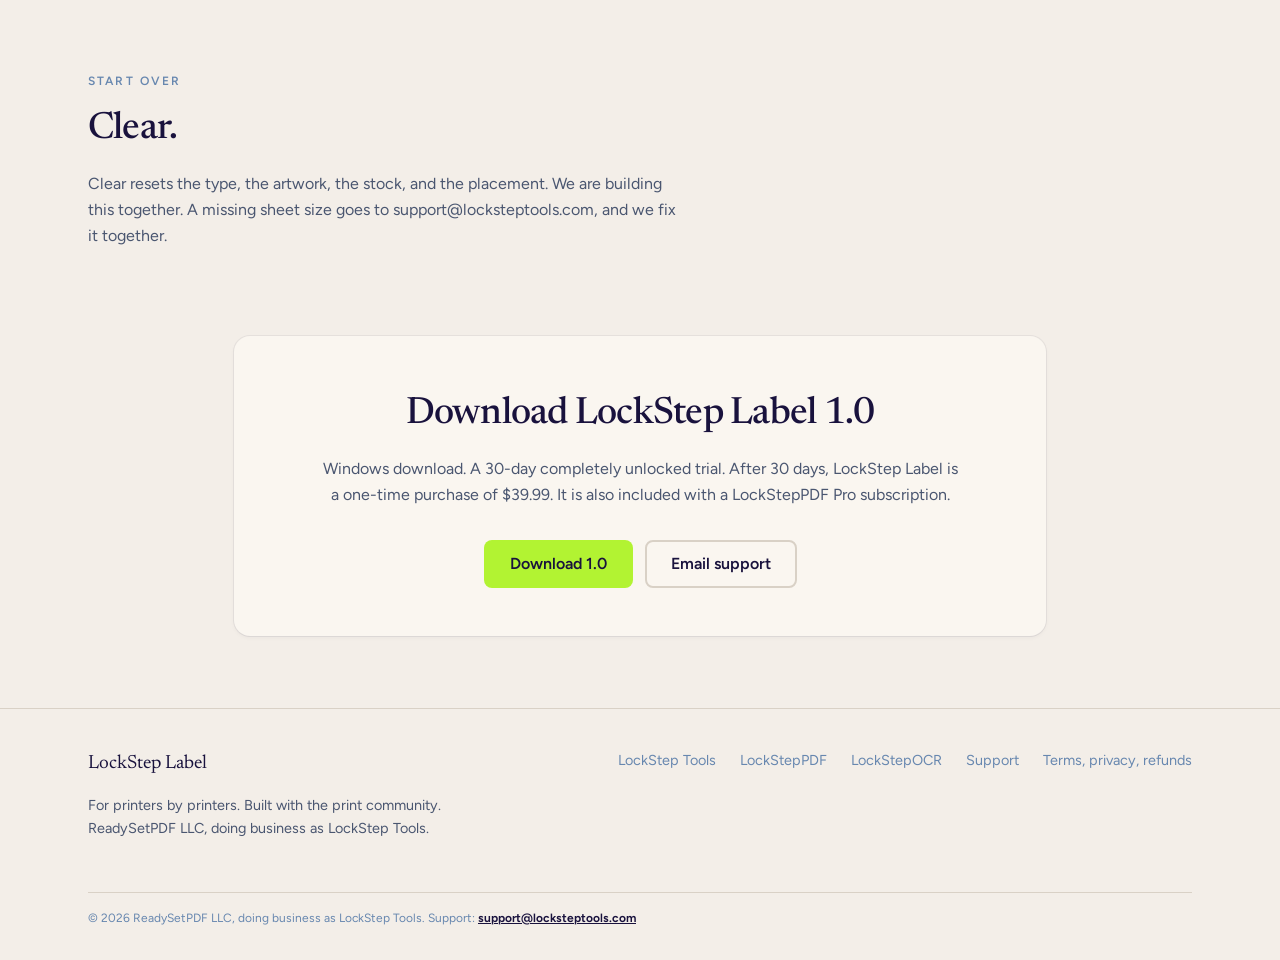
==== commit 1bde38e5: "11.3.26B" ====
--- a/label/index.html
+++ b/label/index.html
@@ -37,7 +37,6 @@
       "applicationCategory": "BusinessApplication",
       "softwareVersion": "1.0.0",
       "url": "https://locksteptools.com/label/",
-      "downloadUrl": "https://github.com/pacnwtexan2112/LockStepLabel/releases/download/v1.0.0/LockStepLabel.exe",
       "screenshot": "https://locksteptools.com/assets/img/locksteplabel.png?v=10",
       "description": "Sheet layout for label stock. A 30-day completely unlocked trial. After 30 days, a one-time purchase of $39.99.",
       "offers": {
@@ -70,7 +69,7 @@
             <a href="#download">Download</a>
         </nav>
         <div>
-            <a class="btn btn-lime btn-sm desk-download" href="https://github.com/pacnwtexan2112/LockStepLabel/releases/download/v1.0.0/LockStepLabel.exe">Download 1.0</a>
+            <button type="button" class="btn btn-lime btn-sm desk-download js-download" data-app="LockStep Label">Download 1.0</button>
             <button class="menu-btn" type="button" aria-label="Open menu" aria-expanded="false" onclick="openDrawer()">
                 <svg width="20" height="20" viewBox="0 0 24 24" fill="none" stroke="currentColor" stroke-width="2"><path d="M4 6h16M4 12h16M4 18h16"/></svg>
             </button>
@@ -87,7 +86,7 @@
             <a href="../pdf/" onclick="closeDrawer()">LockStepPDF</a>
             <a href="../ocr/" onclick="closeDrawer()">LockStepOCR</a>
             <a href="#status" onclick="closeDrawer()">LockStep Label</a>
-            <a class="btn btn-lime" style="margin-top:1rem;" href="https://github.com/pacnwtexan2112/LockStepLabel/releases/download/v1.0.0/LockStepLabel.exe">Download 1.0</a>
+            <button type="button" class="btn btn-lime js-download" style="margin-top:1rem;" data-app="LockStep Label">Download 1.0</button>
         </nav>
     </div>
 </div>
@@ -103,9 +102,9 @@
                 <p class="eyebrow" style="margin-top:1.15rem;">LockStep Tools · version 1.0</p>
                 <h1>Sheet layout for label stock.</h1>
                 <p class="lede">Built for the shop floor, with the print community. Avery, including 5160, or a custom rectangle, circle, or triangle. Grid or place-each, with corner radius on a rectangle. Write a PDF, or send the sheet to a local printer. Units are inches, millimeters, or points.</p>
-                <p class="meta-line">A 30-day completely unlocked trial. After 30 days, a one-time purchase of $39.99. Included with LockStepPDF Pro at $79.99/month or $859.99/year. LockStepOCR is also included. Need a tool, send an email. Find a bug, we fix it together.</p>
+                <p class="meta-line">A 30-day completely unlocked trial. After 30 days, a one-time purchase of $39.99. Included with LockStepPDF Pro at $79.99/month or $859.99/year. LockStepOCR is free, and it is also included. Need a tool, send an email. Find a bug, we fix it together.</p>
                 <div class="cta-row">
-                    <a class="btn btn-lime btn-lg" href="https://github.com/pacnwtexan2112/LockStepLabel/releases/download/v1.0.0/LockStepLabel.exe">Download 1.0</a>
+                    <button type="button" class="btn btn-lime btn-lg js-download" data-app="LockStep Label">Download 1.0</button>
                     <a class="btn btn-inverse btn-lg" href="mailto:support@locksteptools.com?subject=LockStep%20Label">Email support</a>
                 </div>
             </div>
@@ -185,7 +184,7 @@
                 <h2>Download LockStep Label 1.0</h2>
                 <p class="sub">Windows download. A 30-day completely unlocked trial. After 30 days, LockStep Label is a one-time purchase of $39.99. It is also included with a LockStepPDF Pro subscription.</p>
                 <div class="cta-row">
-                    <a class="btn btn-lime btn-lg" href="https://github.com/pacnwtexan2112/LockStepLabel/releases/download/v1.0.0/LockStepLabel.exe">Download 1.0</a>
+                    <button type="button" class="btn btn-lime btn-lg js-download" data-app="LockStep Label">Download 1.0</button>
                     <a class="btn btn-outline btn-lg" href="mailto:support@locksteptools.com?subject=LockStep%20Label">Email support</a>
                 </div>
             </div>
--- a/assets/css/style.css
+++ b/assets/css/style.css
@@ -806,6 +806,63 @@
 .tab-panel.active { display: block; }
 .tab-panel a { color: var(--navy); font-weight: 650; }
 
+button.text-link {
+    background: none;
+    border: 0;
+    padding: 0;
+    font: inherit;
+    font-weight: 650;
+    color: var(--navy);
+    text-decoration: underline;
+    text-underline-offset: 0.15em;
+}
+
+.download-gate .modal-content { width: min(440px, 100%); }
+
+.download-gate form {
+    display: grid;
+    gap: 0.7rem;
+    padding: 1.2rem 1.3rem 1.35rem;
+    background: var(--cream);
+}
+
+.download-gate .gate-note {
+    margin: 0 0 0.2rem;
+    color: var(--muted);
+    font-size: 0.95rem;
+}
+
+.download-gate label {
+    font-size: 0.72rem;
+    font-weight: 700;
+    letter-spacing: 0.12em;
+    text-transform: uppercase;
+    color: var(--steel);
+}
+
+.download-gate input[type="email"] {
+    width: 100%;
+    height: 48px;
+    border: 1px solid var(--border);
+    border-radius: 8px;
+    padding: 0 0.85rem;
+    font: inherit;
+    color: var(--navy);
+    background: var(--paper);
+}
+
+.download-gate .gate-status {
+    min-height: 1.3em;
+    margin: 0;
+    font-size: 0.9rem;
+    font-weight: 650;
+}
+
+.download-gate .gate-status.is-error { color: #8c2f2f; }
+.download-gate .gate-status.is-ok { color: var(--navy); }
+
+.download-gate .btn { width: 100%; }
+
 @media (max-width: 900px) {
     .nav-links, .desk-download { display: none; }
     .menu-btn { display: inline-flex; }
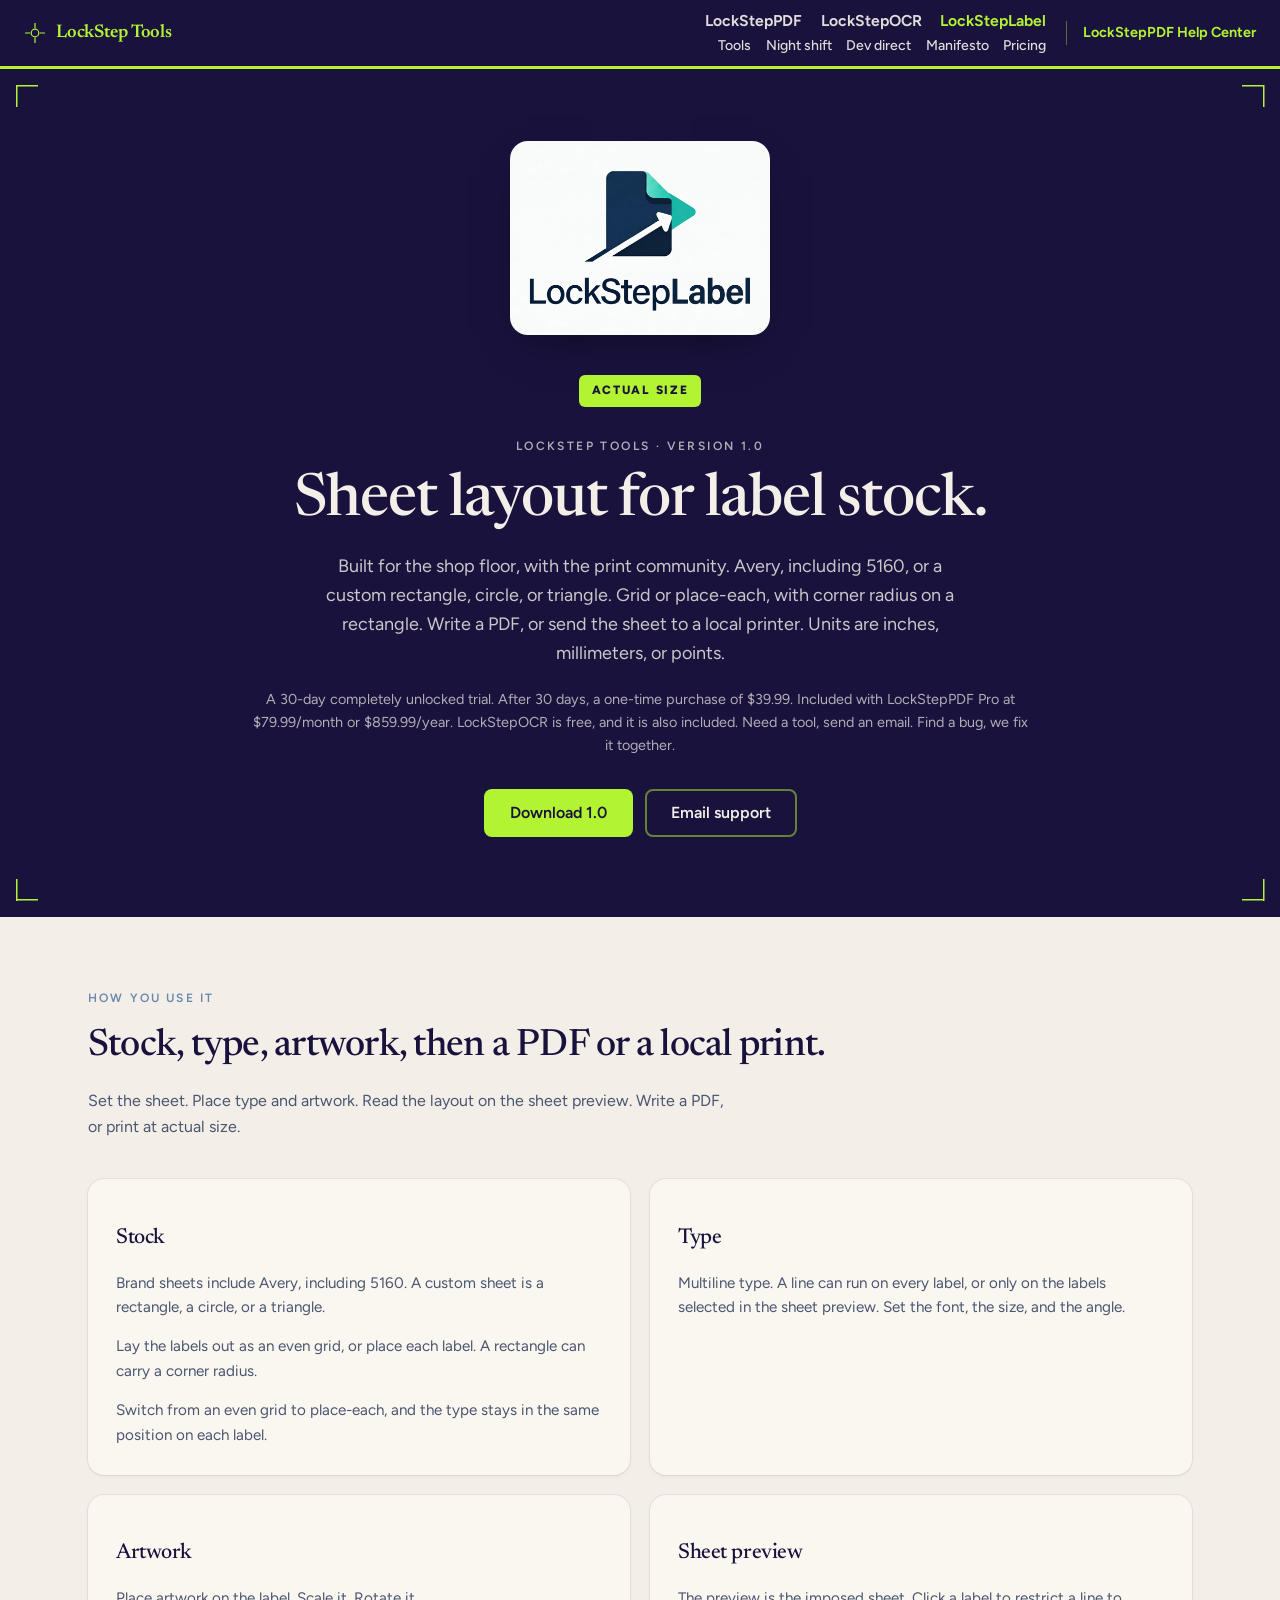
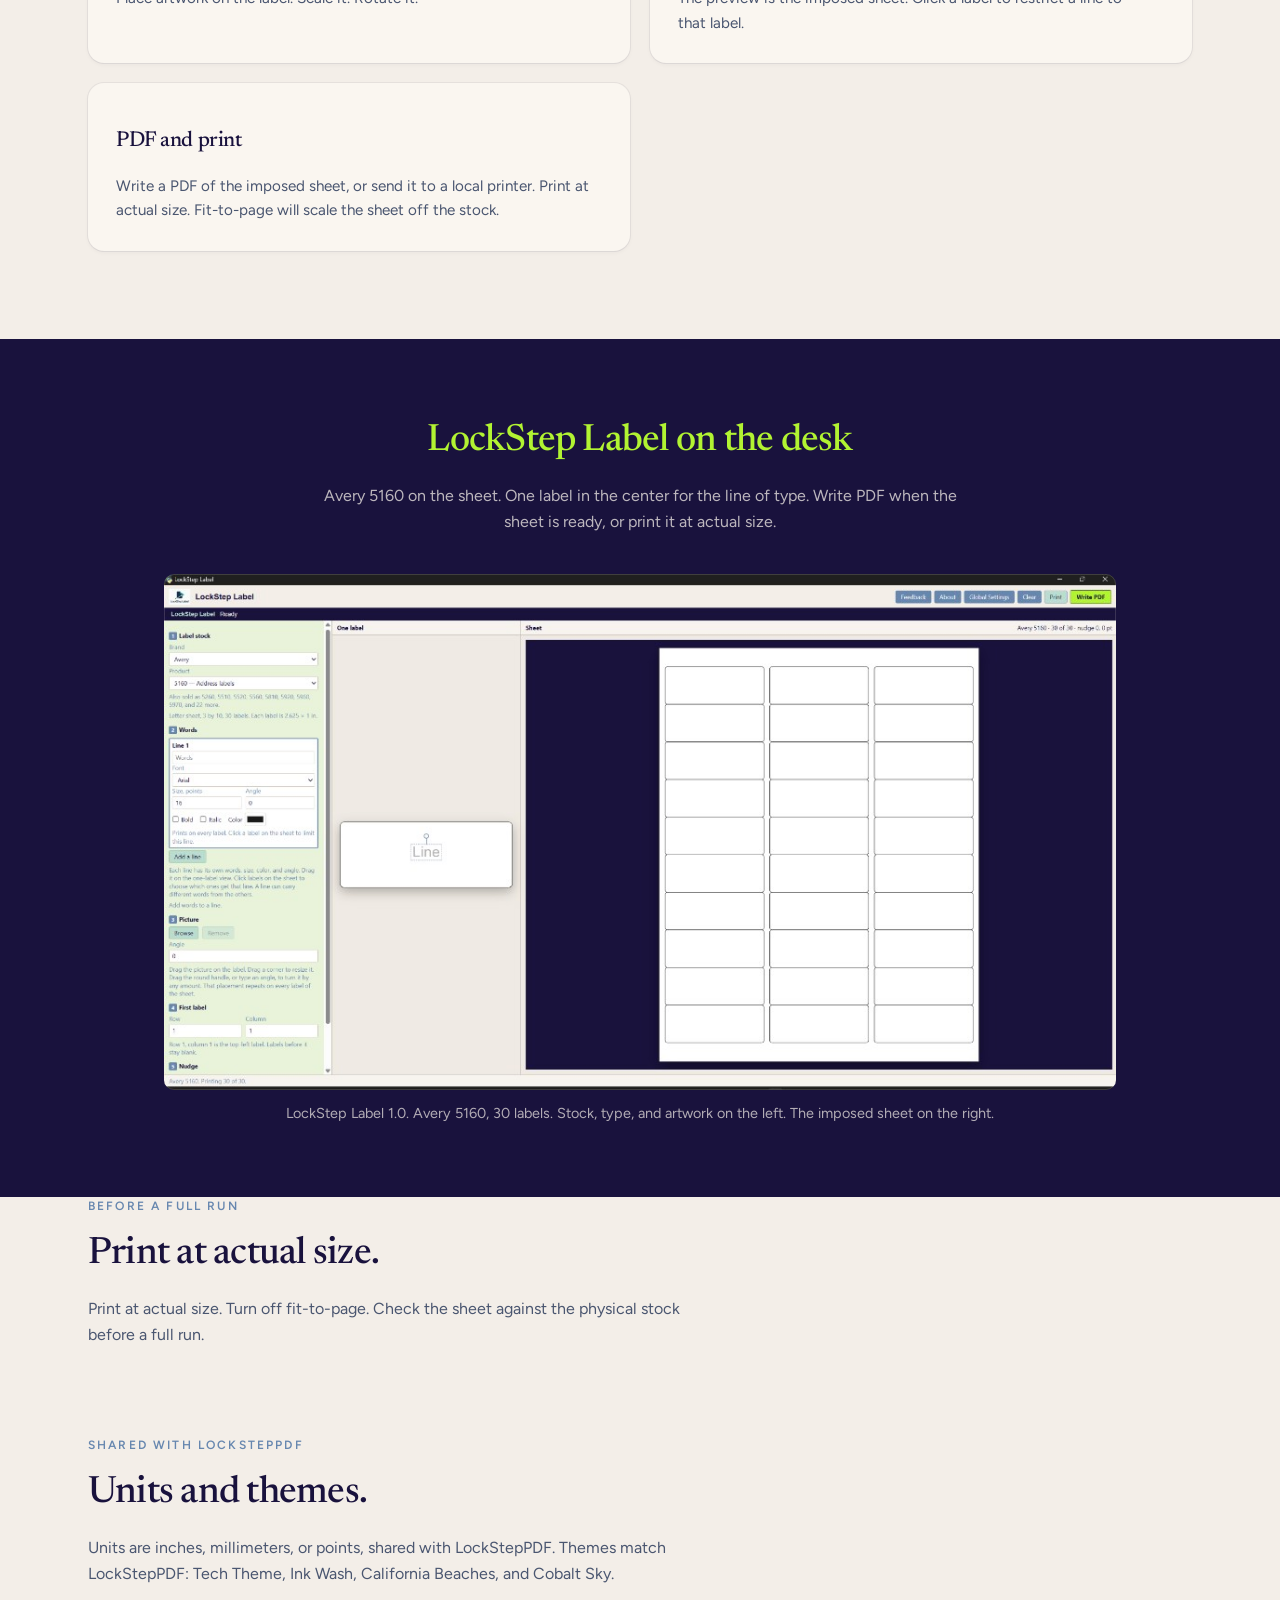
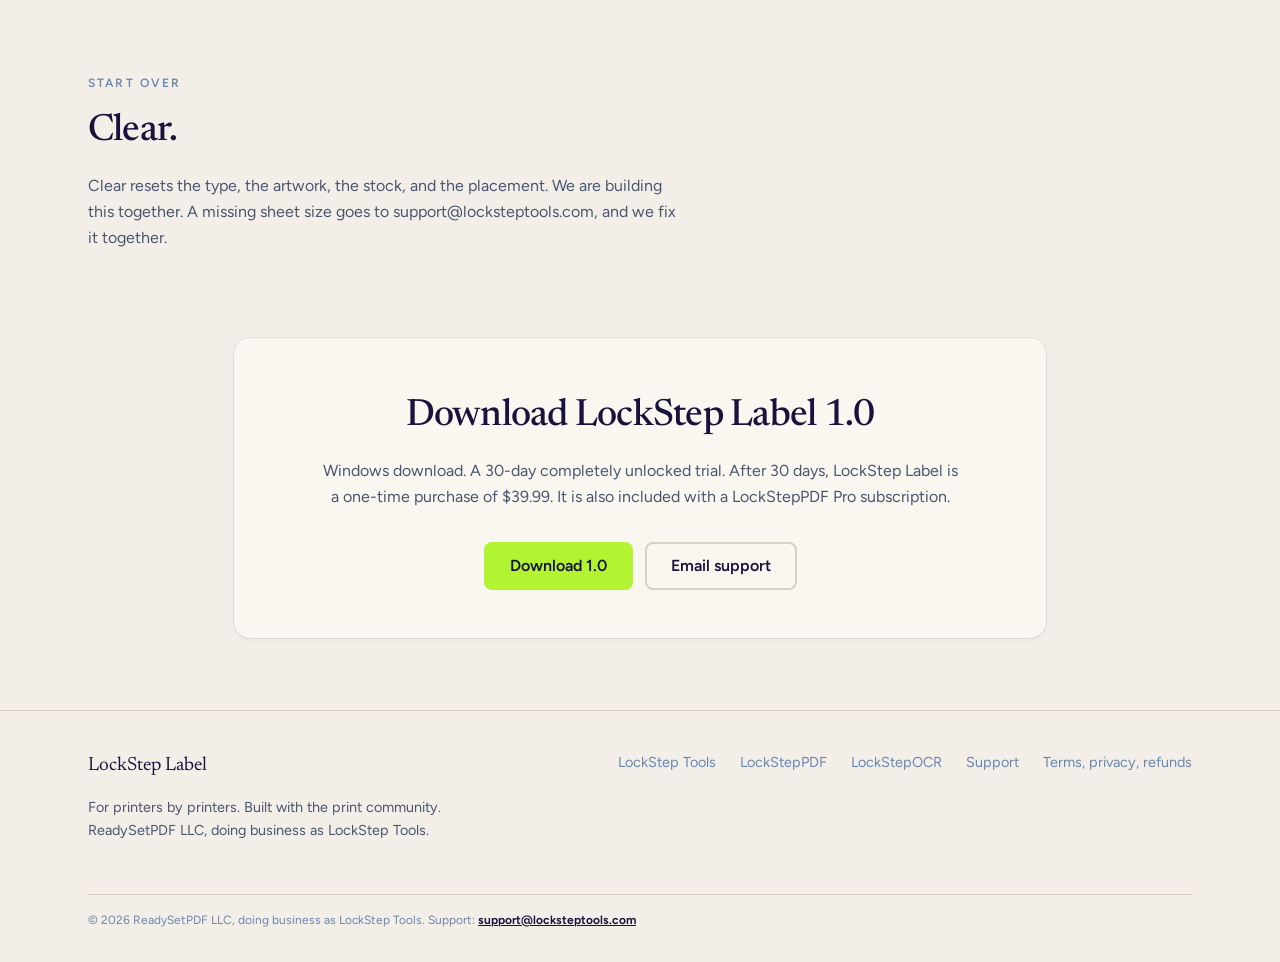
==== commit 6916c132: "11.3.26D" ====
--- a/label/index.html
+++ b/label/index.html
@@ -13,7 +13,7 @@
     <link rel="preconnect" href="https://fonts.googleapis.com">
     <link rel="preconnect" href="https://fonts.gstatic.com" crossorigin>
     <link rel="stylesheet" href="https://fonts.googleapis.com/css2?family=Figtree:ital,wght@0,400;0,500;0,600;0,700;1,400&family=Newsreader:opsz,wght@6..72,400;6..72,500;6..72,600&display=swap">
-    <link rel="stylesheet" href="../assets/css/style.css">
+    <link rel="stylesheet" href="../assets/css/style.css?v=26">
     <link rel="stylesheet" href="label.css">
     <meta property="og:title" content="LockStep Label — Sheet layout for label stock">
     <meta property="og:description" content="A 30-day completely unlocked trial. After 30 days, LockStep Label is a one-time purchase of $39.99.">
@@ -21,12 +21,12 @@
     <meta property="og:url" content="https://locksteptools.com/label/">
     <meta property="og:type" content="website">
     <meta property="og:site_name" content="LockStep Tools">
-    <script async src="https://www.googletagmanager.com/gtag/js?id=G-9R888JBBB0"></script>
+    <script async src="https://www.googletagmanager.com/gtag/js?id=G-634LT4NJEN"></script>
     <script>
       window.dataLayer = window.dataLayer || [];
       function gtag(){dataLayer.push(arguments);}
       gtag('js', new Date());
-      gtag('config', 'G-9R888JBBB0');
+      gtag('config', 'G-634LT4NJEN');
     </script>
     <script type="application/ld+json">
     {
@@ -61,15 +61,22 @@
             </svg>
             LockStep Tools
         </a>
-        <nav class="nav-links" aria-label="Primary">
-            <a href="../">Company</a>
-            <a href="../pdf/">LockStepPDF</a>
-            <a href="../ocr/">LockStepOCR</a>
-            <a href="#status" aria-current="page">LockStepLabel</a>
-            <a href="#download">Download</a>
-        </nav>
-        <div>
-            <button type="button" class="btn btn-lime btn-sm desk-download js-download" data-app="LockStep Label">Download 1.0</button>
+        <div class="header-nav">
+            <nav class="nav-links nav-products" aria-label="Products">
+                <a href="../pdf/">LockStepPDF</a>
+                <a href="../ocr/">LockStepOCR</a>
+                <a href="./" aria-current="page">LockStepLabel</a>
+            </nav>
+            <nav class="nav-links nav-sections" aria-label="Site">
+                <a href="../#tools">Tools</a>
+                <a href="../#night-shift">Night shift</a>
+                <a href="../#dev-direct">Dev direct</a>
+                <a href="../#manifesto">Manifesto</a>
+                <a href="../#pricing">Pricing</a>
+            </nav>
+        </div>
+        <div class="header-side">
+            <a class="nav-help" href="../pdf/help/">LockStepPDF Help Center</a>
             <button class="menu-btn" type="button" aria-label="Open menu" aria-expanded="false" onclick="openDrawer()">
                 <svg width="20" height="20" viewBox="0 0 24 24" fill="none" stroke="currentColor" stroke-width="2"><path d="M4 6h16M4 12h16M4 18h16"/></svg>
             </button>
@@ -81,11 +88,17 @@
     <div class="drawer-bg" onclick="closeDrawer()"></div>
     <div class="drawer-panel">
         <h2>LockStepLabel</h2>
-        <nav>
-            <a href="../" onclick="closeDrawer()">Company</a>
+        <nav aria-label="Mobile">
             <a href="../pdf/" onclick="closeDrawer()">LockStepPDF</a>
             <a href="../ocr/" onclick="closeDrawer()">LockStepOCR</a>
-            <a href="#status" onclick="closeDrawer()">LockStep Label</a>
+            <a href="./" onclick="closeDrawer()" aria-current="page">LockStepLabel</a>
+            <a class="drawer-help" href="../pdf/help/" onclick="closeDrawer()">LockStepPDF Help Center</a>
+            <span class="drawer-rule"></span>
+            <a href="../#tools" onclick="closeDrawer()">Tools</a>
+            <a href="../#night-shift" onclick="closeDrawer()">Night shift</a>
+            <a href="../#dev-direct" onclick="closeDrawer()">Dev direct</a>
+            <a href="../#manifesto" onclick="closeDrawer()">Manifesto</a>
+            <a href="../#pricing" onclick="closeDrawer()">Pricing</a>
             <button type="button" class="btn btn-lime js-download" style="margin-top:1rem;" data-app="LockStep Label">Download 1.0</button>
         </nav>
     </div>
@@ -211,6 +224,6 @@
         <p class="foot-copy">© 2026 ReadySetPDF LLC, doing business as LockStep Tools. Support: <a href="mailto:support@locksteptools.com">support@locksteptools.com</a></p>
     </div>
 </footer>
-<script src="../assets/js/site.js"></script>
+<script src="../assets/js/site.js?v=25"></script>
 </body>
 </html>
--- a/assets/css/style.css
+++ b/assets/css/style.css
@@ -103,17 +103,17 @@
 .site-header .inner {
     max-width: 1280px;
     margin: 0 auto;
-    height: 64px;
-    padding: 0 1.5rem;
+    min-height: 64px;
+    padding: 0.5rem 1.5rem;
     display: flex;
     align-items: center;
-    justify-content: space-between;
-    gap: 1rem;
+    gap: 1.25rem;
 }
 
 .brand {
     display: inline-flex;
     align-items: center;
+    flex: 0 0 auto;
     gap: 0.65rem;
     color: var(--lime);
     font-family: var(--font-display);
@@ -125,12 +125,53 @@
 
 .brand svg { display: block; flex: 0 0 auto; }
 
+.header-nav {
+    display: flex;
+    flex-direction: column;
+    align-items: flex-end;
+    gap: 0.15rem;
+    margin-left: auto;
+}
+
+.header-side {
+    display: flex;
+    align-items: center;
+    gap: 0.75rem;
+    flex: 0 0 auto;
+}
+
 .nav-links {
     display: flex;
     gap: 0.95rem;
     font-size: 0.9rem;
     font-weight: 500;
 }
+
+.nav-products {
+    gap: 1.15rem;
+    font-size: 0.98rem;
+    font-weight: 650;
+}
+
+.nav-sections {
+    gap: 0.9rem;
+    font-size: 0.88rem;
+}
+
+.nav-sections a { color: rgba(243, 238, 232, 0.92); }
+
+.nav-help {
+    color: var(--lime);
+    font-size: 0.9rem;
+    font-weight: 650;
+    text-decoration: none;
+    white-space: nowrap;
+    padding-left: 1rem;
+    border-left: 1px solid rgba(178, 243, 50, 0.4);
+}
+
+.nav-help:hover,
+.nav-help[aria-current="page"] { color: var(--cream); }
 
 .nav-links a {
     color: rgba(243, 238, 232, 0.92);
@@ -183,6 +224,14 @@
 .drawer-panel a[aria-current="page"] {
     background: rgba(243, 238, 232, 0.08);
     color: var(--lime);
+}
+
+.drawer-panel a.drawer-help { color: var(--lime); }
+
+.drawer-rule {
+    height: 1px;
+    margin: 0.35rem 0.75rem;
+    background: rgba(243, 238, 232, 0.16);
 }
 
 /* Buttons and badges */
@@ -709,7 +758,7 @@
 
 .foot-copy a { color: var(--navy); font-weight: 650; }
 
-section[id] { scroll-margin-top: 4.75rem; }
+section[id] { scroll-margin-top: 6.25rem; }
 
 #manifesto p:not(.kicker),
 #manifesto li {
@@ -863,9 +912,10 @@
 
 .download-gate .btn { width: 100%; }
 
-@media (max-width: 900px) {
-    .nav-links, .desk-download { display: none; }
+@media (max-width: 980px) {
+    .header-nav, .nav-help, .desk-download { display: none; }
     .menu-btn { display: inline-flex; }
+    .header-side { margin-left: auto; }
 }
 
 @media (max-width: 980px) {
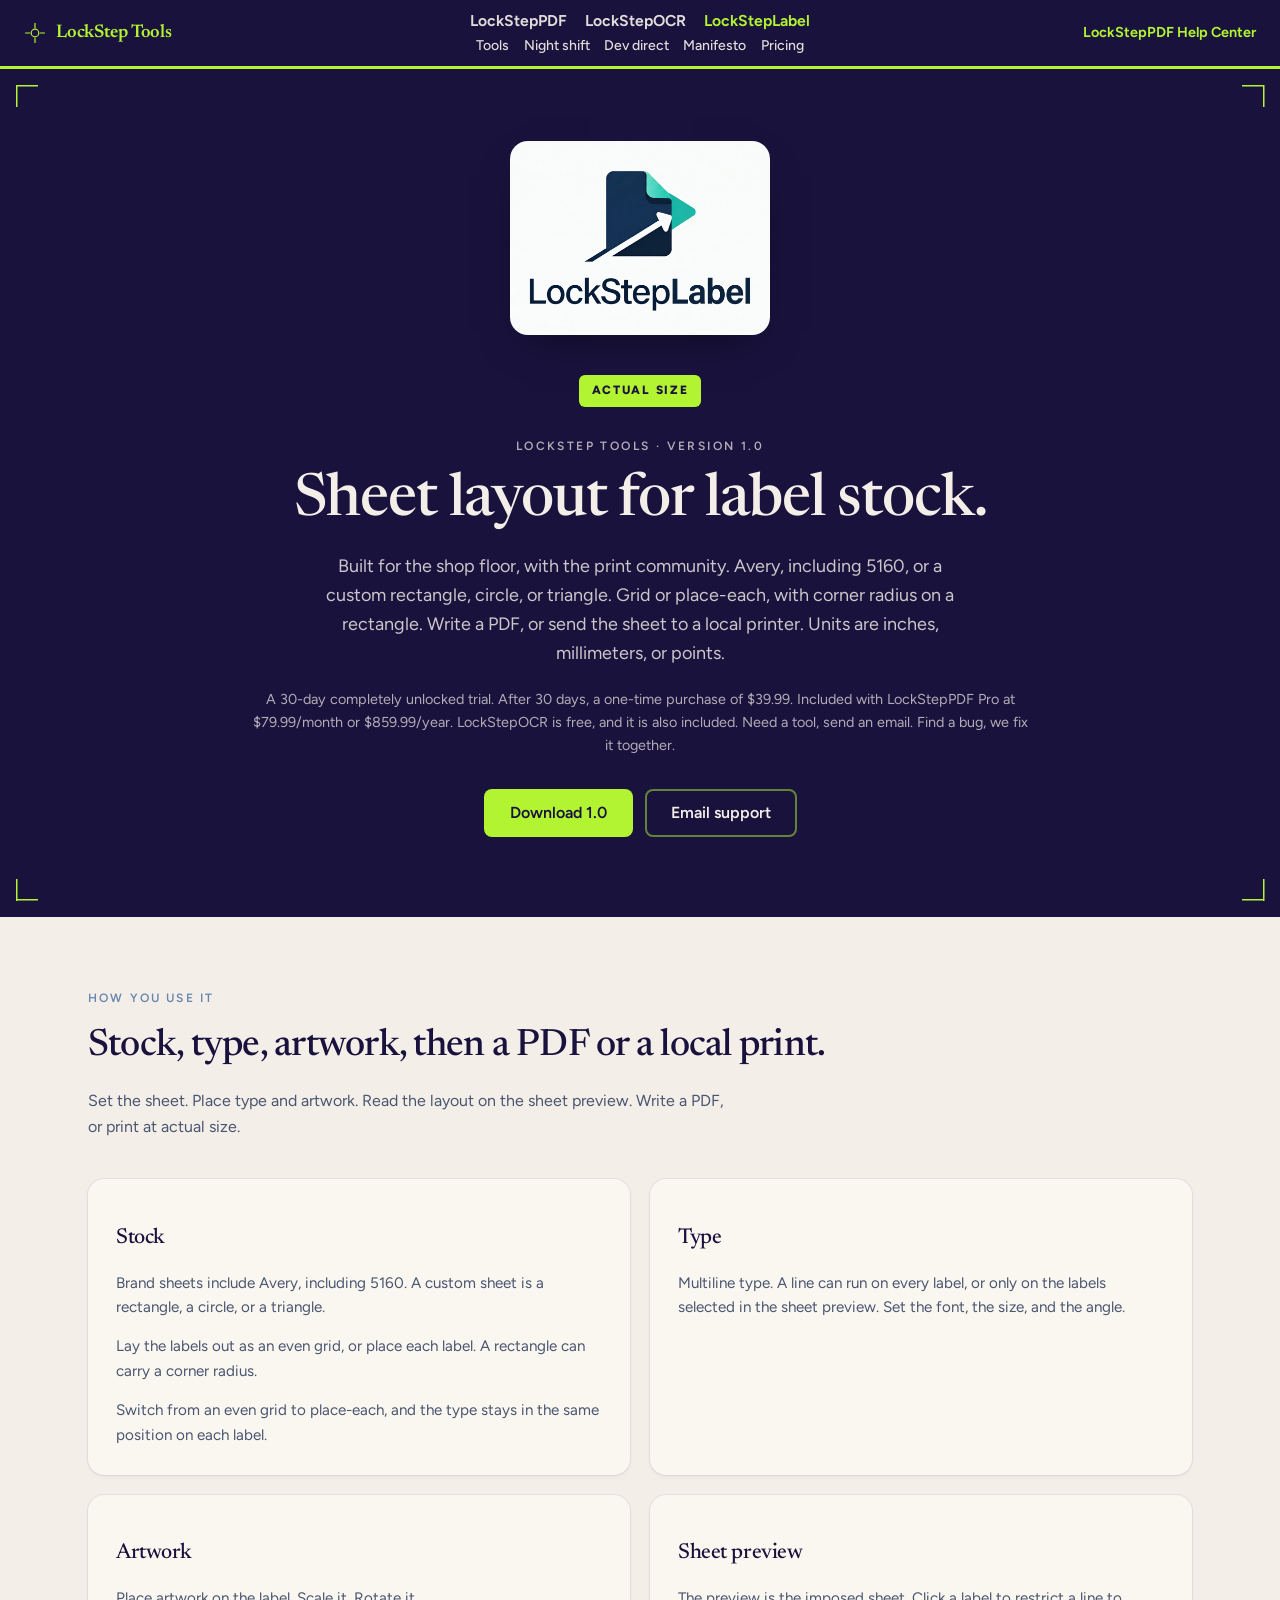
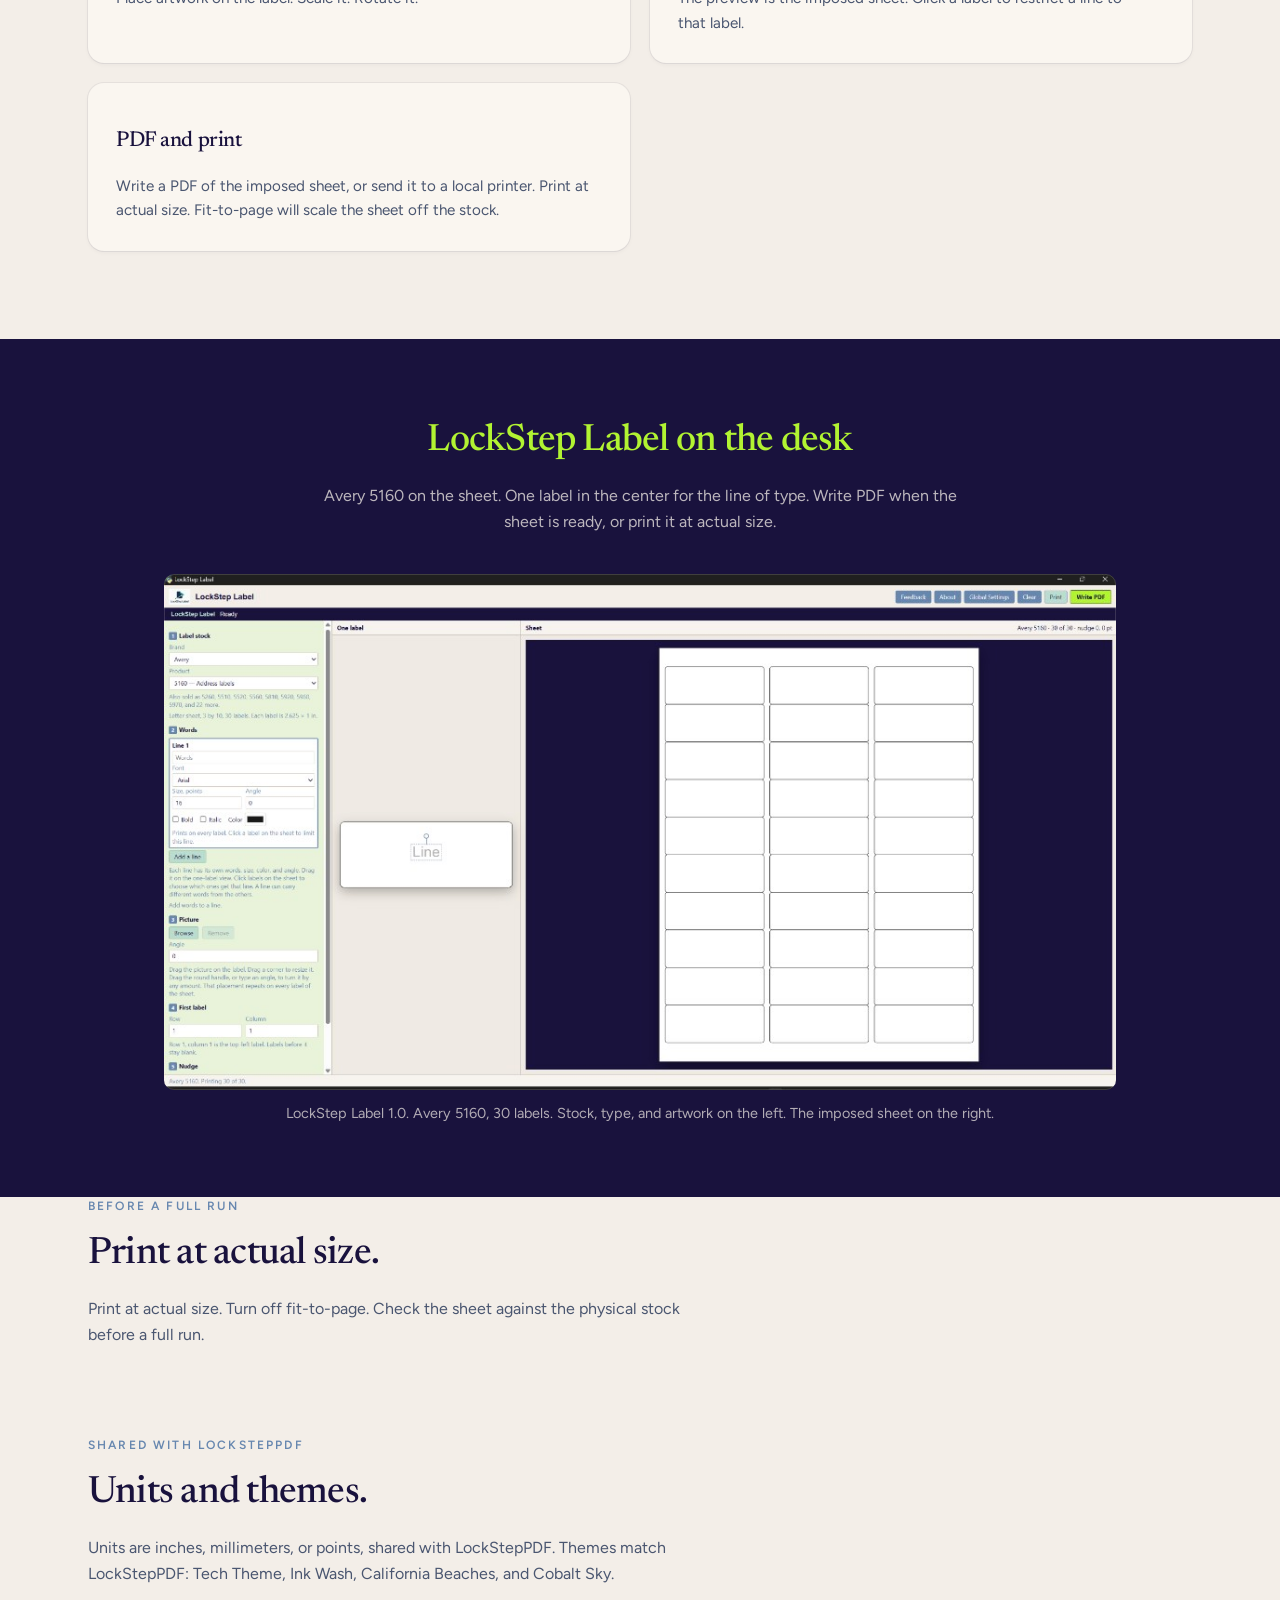
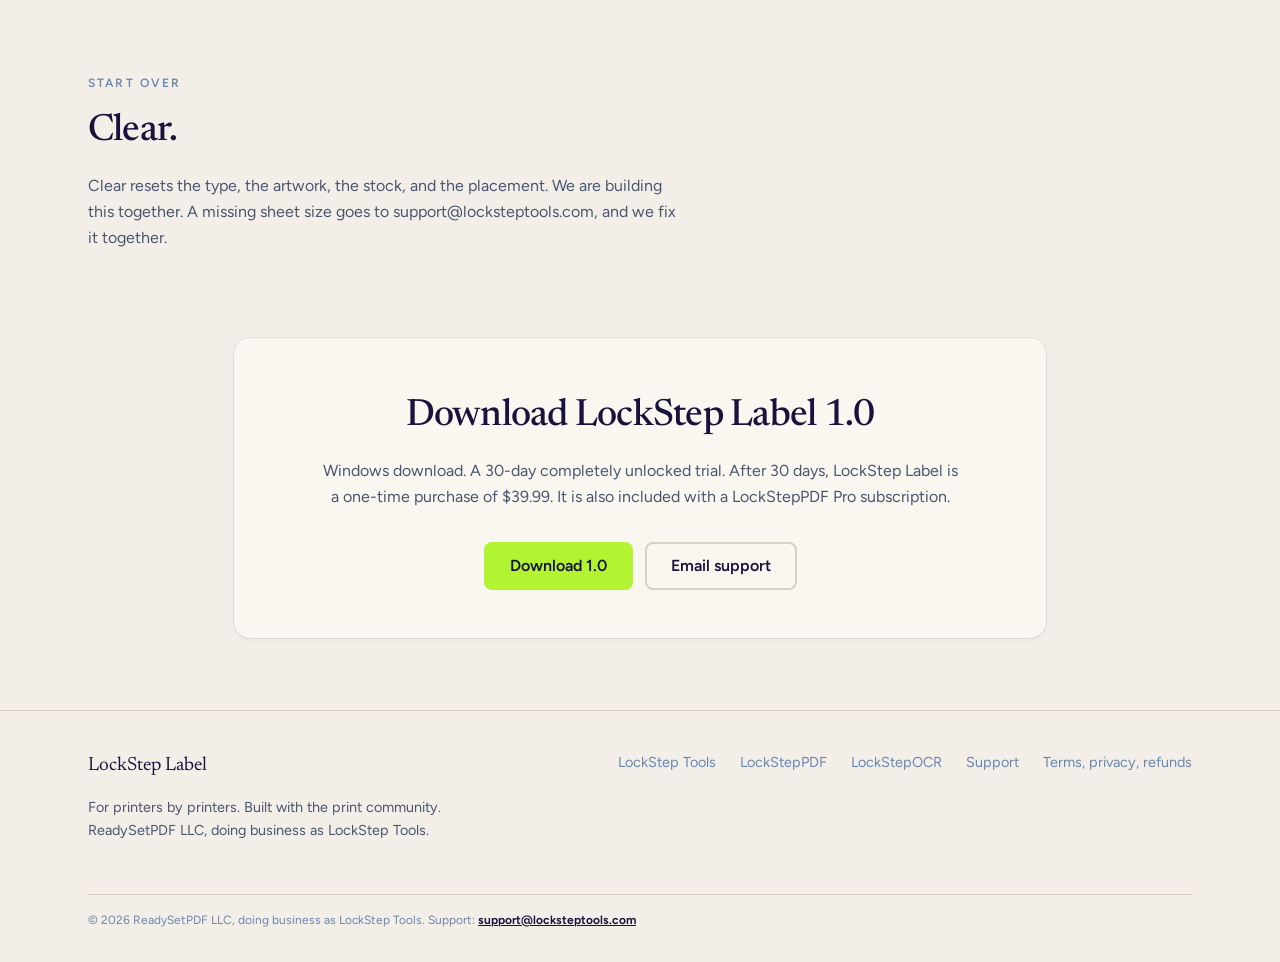
==== commit 56985b89: "11.3.265E" ====
--- a/label/index.html
+++ b/label/index.html
@@ -13,7 +13,7 @@
     <link rel="preconnect" href="https://fonts.googleapis.com">
     <link rel="preconnect" href="https://fonts.gstatic.com" crossorigin>
     <link rel="stylesheet" href="https://fonts.googleapis.com/css2?family=Figtree:ital,wght@0,400;0,500;0,600;0,700;1,400&family=Newsreader:opsz,wght@6..72,400;6..72,500;6..72,600&display=swap">
-    <link rel="stylesheet" href="../assets/css/style.css?v=26">
+    <link rel="stylesheet" href="../assets/css/style.css?v=27">
     <link rel="stylesheet" href="label.css">
     <meta property="og:title" content="LockStep Label — Sheet layout for label stock">
     <meta property="og:description" content="A 30-day completely unlocked trial. After 30 days, LockStep Label is a one-time purchase of $39.99.">
--- a/assets/css/style.css
+++ b/assets/css/style.css
@@ -101,19 +101,21 @@
 }
 
 .site-header .inner {
-    max-width: 1280px;
-    margin: 0 auto;
+    max-width: none;
+    margin: 0;
     min-height: 64px;
     padding: 0.5rem 1.5rem;
-    display: flex;
-    align-items: center;
-    gap: 1.25rem;
+    display: grid;
+    grid-template-columns: 1fr auto 1fr;
+    align-items: center;
+    column-gap: 1.5rem;
 }
 
 .brand {
     display: inline-flex;
     align-items: center;
-    flex: 0 0 auto;
+    grid-column: 1;
+    justify-self: start;
     gap: 0.65rem;
     color: var(--lime);
     font-family: var(--font-display);
@@ -128,16 +130,19 @@
 .header-nav {
     display: flex;
     flex-direction: column;
-    align-items: flex-end;
+    align-items: center;
+    grid-column: 2;
+    justify-self: center;
     gap: 0.15rem;
-    margin-left: auto;
 }
 
 .header-side {
     display: flex;
     align-items: center;
+    justify-content: flex-end;
+    grid-column: 3;
+    justify-self: end;
     gap: 0.75rem;
-    flex: 0 0 auto;
 }
 
 .nav-links {
@@ -166,8 +171,6 @@
     font-weight: 650;
     text-decoration: none;
     white-space: nowrap;
-    padding-left: 1rem;
-    border-left: 1px solid rgba(178, 243, 50, 0.4);
 }
 
 .nav-help:hover,
